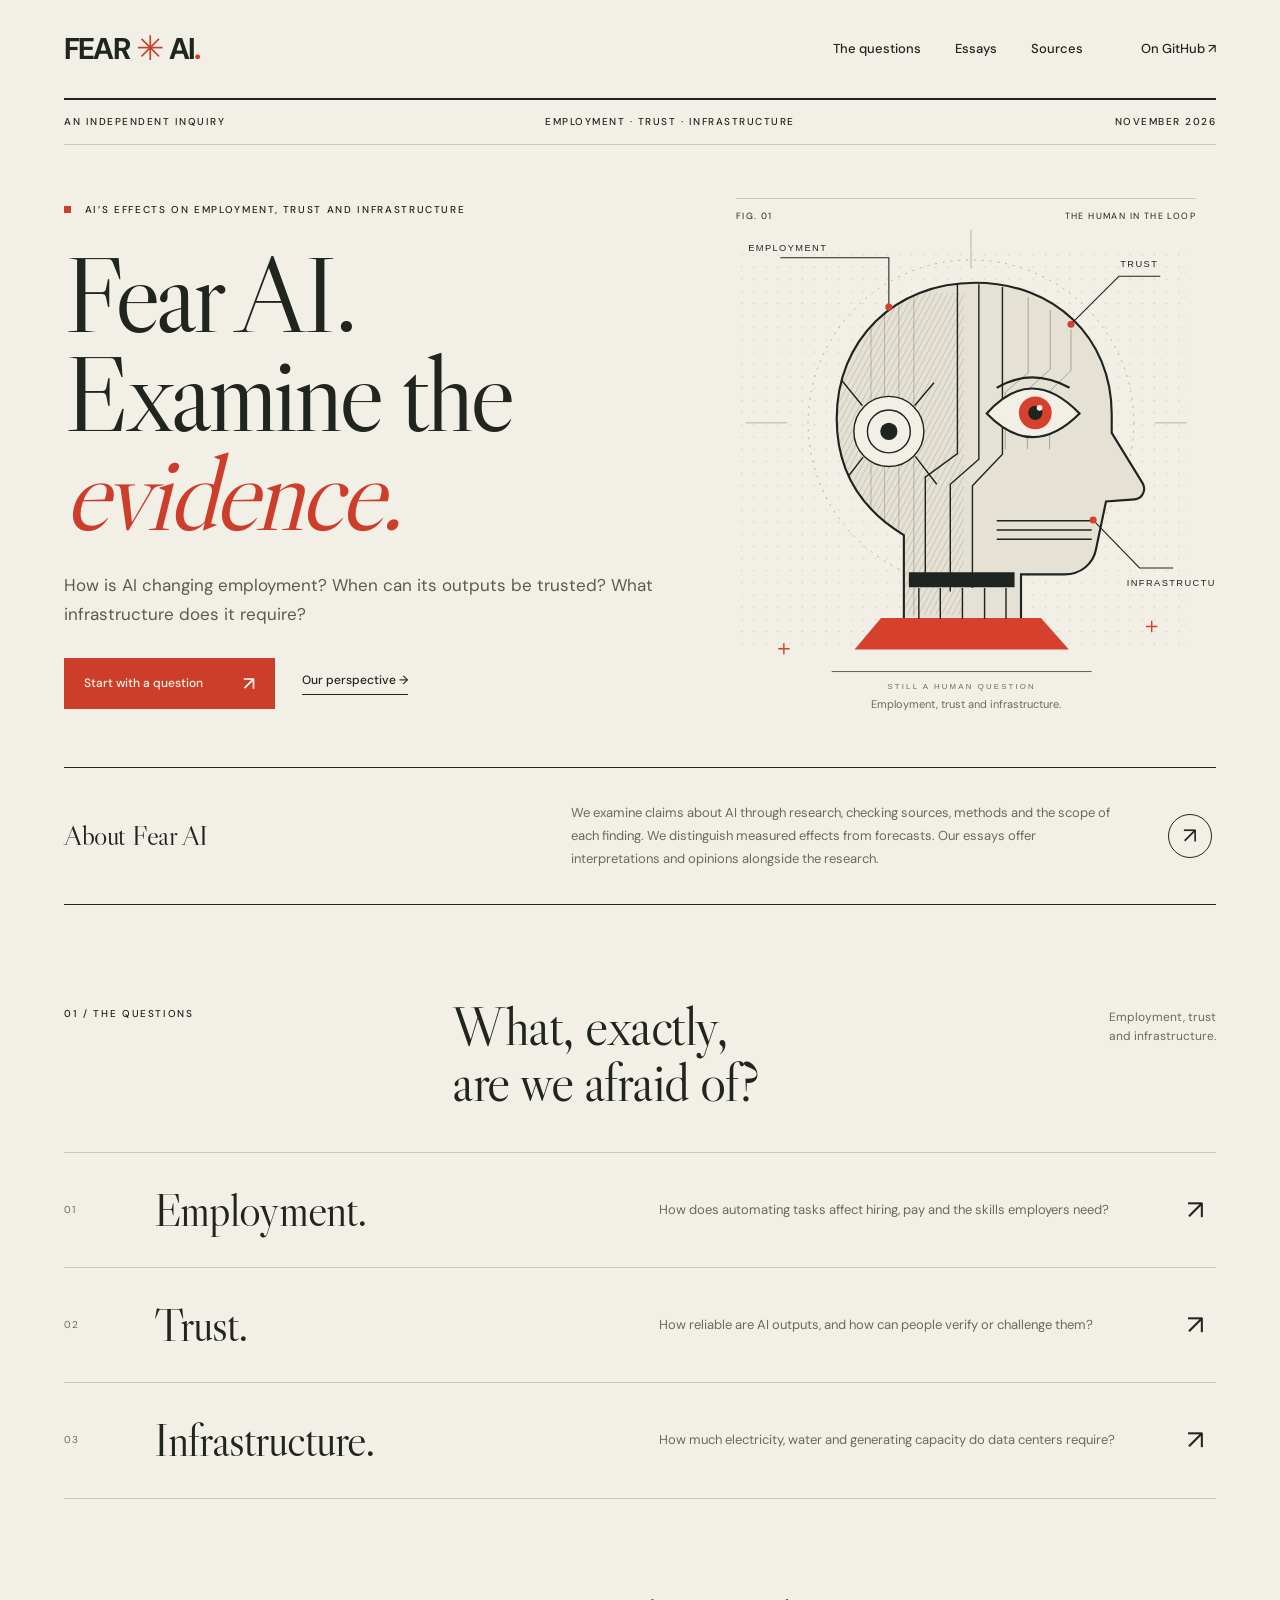
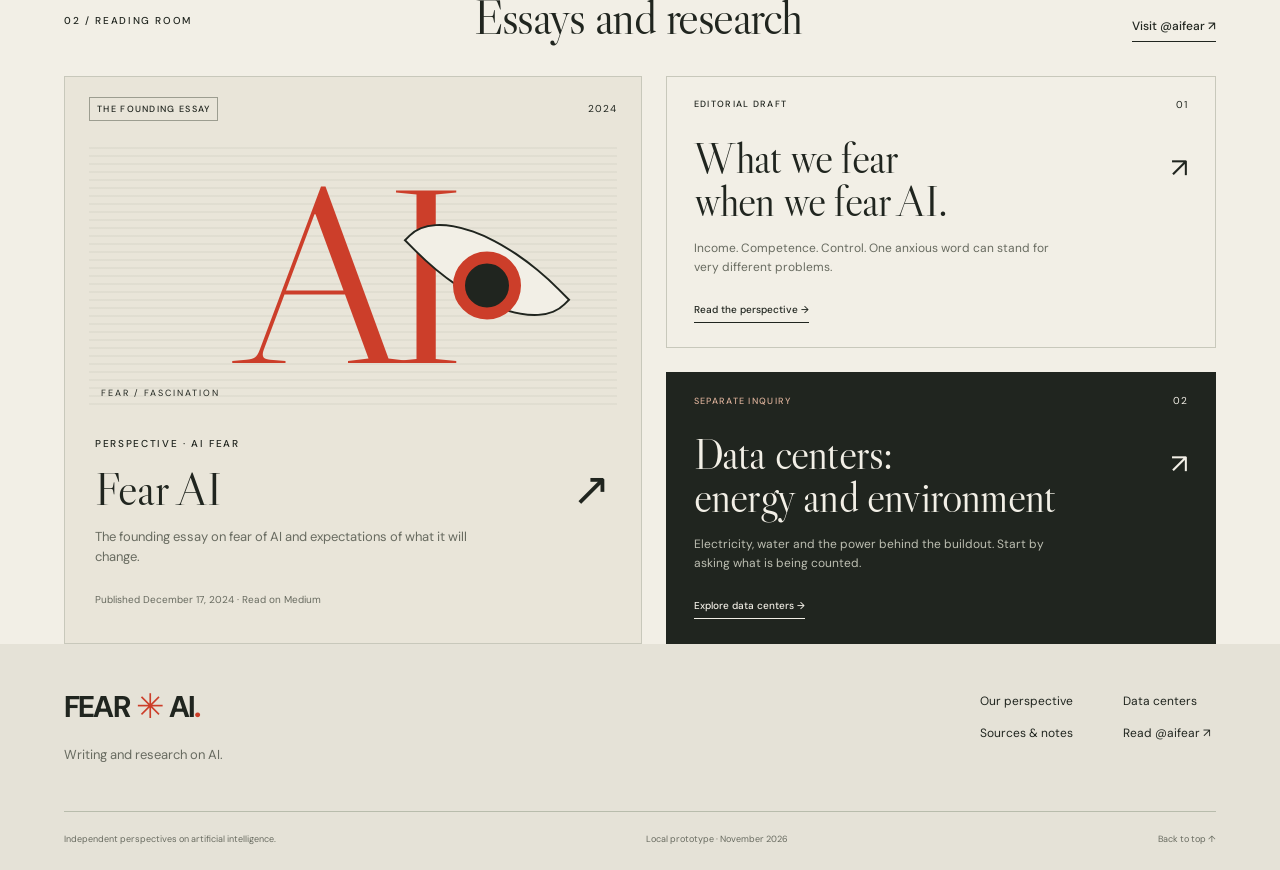
==== index.html @ dd7b865d "Add Fear AI site prototype covering employment, trust and infrastructure" ====
<!doctype html>
<html lang="en"><head><meta charset="utf-8"><meta name="viewport" content="width=device-width,initial-scale=1"><meta name="theme-color" content="#f2efe6"><meta name="description" content="Fear AI explores artificial intelligence, work, trust and agency through essays, visual commentary and open experiments."><title>Examine the evidence — Fear AI</title><link rel="icon" href="/assets/mark.svg" type="image/svg+xml"><link rel="stylesheet" href="/assets/site.css"><script src="/assets/site.js" defer></script></head>
<body><a class="skip" href="#main">Skip to content</a><header class="masthead"><a class="brand" href="/" aria-label="Fear AI home">FEAR<span class="brand-mark" aria-hidden="true">✳</span>AI<span class="brand-dot">.</span></a><button class="menu-button" aria-expanded="false" aria-controls="navigation">Menu <span aria-hidden="true">+</span></button><nav id="navigation" aria-label="Main navigation"><a href="/#questions">The questions</a><a href="/#essays">Essays</a><a href="/sources/">Sources</a><a class="nav-external" href="https://github.com/fear-ai">On GitHub <span aria-hidden="true">↗</span></a></nav></header>
<main id="main"><div id="top" class="edition"><span>AN INDEPENDENT INQUIRY</span><span>EMPLOYMENT · TRUST · INFRASTRUCTURE</span><span>NOVEMBER 2026</span></div>
<section class="hero" aria-labelledby="hero-title"><div class="hero-copy"><p class="eyebrow"><span class="red-square"></span> AI’S EFFECTS ON EMPLOYMENT, TRUST AND INFRASTRUCTURE</p><h1 id="hero-title">Fear AI.<br>Examine the<br><em>evidence.</em></h1><p class="hero-deck">How is AI changing employment? When can its outputs be trusted? What infrastructure does it require?</p><div class="hero-actions"><a class="button" href="#questions">Start with a question <span aria-hidden="true">↗</span></a><a class="text-link" href="/perspective/">Our perspective <span aria-hidden="true">→</span></a></div></div><figure class="hero-art"><div class="art-note"><span>FIG. 01</span><span>THE HUMAN IN THE LOOP</span></div><img src="/assets/field.svg" alt="An editorial drawing of a watchful human eye inside a mechanical head, connected to three subjects: employment, trust and infrastructure." width="700" height="680"><figcaption>Employment, trust and infrastructure.</figcaption></figure></section>
<section class="intro-strip"><p>About Fear AI</p><div>We examine claims about AI through research, checking sources, methods and the scope of each finding. We distinguish measured effects from forecasts. Our essays offer interpretations and opinions alongside the research.</div><a class="circle-link" href="/perspective/" aria-label="Read the Fear AI perspective">↗</a></section>
<section class="section questions" id="questions"><div class="section-heading"><p class="eyebrow">01 / THE QUESTIONS</p><h2>What, exactly,<br>are we afraid of?</h2><p class="section-aside">Employment, trust<br>and infrastructure.</p></div><div class="question-list"><a class="question-row" href="/perspective/#work"><span class="row-number">01</span><h3>Employment.</h3><p>How does automating tasks affect hiring, pay and the skills employers need?</p><span class="row-arrow" aria-hidden="true">↗</span></a><a class="question-row" href="/perspective/#trust"><span class="row-number">02</span><h3>Trust.</h3><p>How reliable are AI outputs, and how can people verify or challenge them?</p><span class="row-arrow" aria-hidden="true">↗</span></a><a class="question-row" href="/datacenters/"><span class="row-number">03</span><h3>Infrastructure.</h3><p>How much electricity, water and generating capacity do data centers require?</p><span class="row-arrow" aria-hidden="true">↗</span></a></div></section>
<section class="section essays" id="essays"><div class="section-heading compact"><p class="eyebrow">02 / READING ROOM</p><h2>Essays and research</h2><a class="text-link" href="https://medium.com/@aifear">Visit @aifear <span aria-hidden="true">↗</span></a></div><div class="essay-grid"><article class="essay feature"><div class="essay-top"><span class="tag">THE FOUNDING ESSAY</span><span>2024</span></div><div class="type-art" aria-hidden="true"><span>AI</span><span class="type-art-eye"></span><small>FEAR / FASCINATION</small></div><div class="essay-bottom"><p class="eyebrow">PERSPECTIVE · AI FEAR</p><h3><a href="https://medium.com/@aifear/fear-ai-cef92fbf2af6">Fear AI <span aria-hidden="true">↗</span></a></h3><p>The founding essay on fear of AI and expectations of what it will change.</p><span class="caption">Published December 17, 2024 · Read on Medium</span></div></article><div class="essay-stack"><article class="essay small-essay"><div class="essay-top"><span class="tag">EDITORIAL DRAFT</span><span>01</span></div><h3><a href="/perspective/">What we fear<br>when we fear AI.<span class="inline-arrow" aria-hidden="true">↗</span></a></h3><p>Income. Competence. Control. One anxious word can stand for very different problems.</p><a class="text-link" href="/perspective/">Read the perspective →</a></article><article class="essay small-essay dark"><div class="essay-top"><span class="tag">SEPARATE INQUIRY</span><span>02</span></div><h3><a href="/datacenters/">Data centers:<br>energy and environment<span class="inline-arrow" aria-hidden="true">↗</span></a></h3><p>Electricity, water and the power behind the buildout. Start by asking what is being counted.</p><a class="text-link" href="/datacenters/">Explore data centers →</a></article></div></div></section>


</main>
<footer class="footer"><div><a class="brand" href="/">FEAR<span class="brand-mark" aria-hidden="true">✳</span>AI<span class="brand-dot">.</span></a><p>Writing and research on AI.</p></div><div class="footer-links"><a href="/perspective/">Our perspective</a><a href="/datacenters/">Data centers</a><a href="/sources/">Sources &amp; notes</a><a href="https://medium.com/@aifear">Read @aifear <span aria-hidden="true">↗</span></a></div><div class="footer-bottom"><span>Independent perspectives on artificial intelligence.</span><span>Local prototype · November 2026</span><a href="#top">Back to top ↑</a></div></footer></body></html>
---- assets/site.css ----
@import url('https://fonts.googleapis.com/css2?family=DM+Sans:wght@400;500;600;700&family=Libre+Caslon+Display&display=swap');
:root{--paper:#f2efe6;--ink:#20251f;--muted:#686b60;--red:#cc3e2a;--line:#c8c8bb;--serif:'Libre Caslon Display',Georgia,'Times New Roman',serif;--sans:'DM Sans',Arial,sans-serif;--pad:clamp(24px,5vw,80px)}
*{box-sizing:border-box}html{scroll-behavior:smooth;scroll-padding-top:30px}body{margin:0;background:var(--paper);color:var(--ink);font-family:var(--sans);font-size:16px;line-height:1.6;-webkit-font-smoothing:antialiased}a{color:inherit;text-decoration:none}button{font:inherit}button,a{-webkit-tap-highlight-color:transparent}button{cursor:pointer}a:focus-visible,button:focus-visible,[tabindex]:focus-visible{outline:3px solid var(--red);outline-offset:5px}::selection{background:var(--red);color:var(--paper)}h1,h2,h3,p,figure{margin:0}h1,h2,h3{font-weight:400}h1,h2,h3,blockquote{font-family:var(--serif)}em{font-weight:400}img{display:block;max-width:100%;height:auto}[hidden]{display:none!important}.skip{position:absolute;top:-100px;left:20px;padding:14px;background:var(--ink);color:var(--paper);z-index:10}.skip:focus{top:10px}.masthead{height:100px;margin:0 var(--pad);display:flex;align-items:center;justify-content:space-between;border-bottom:2px solid var(--ink);gap:40px}.brand{display:inline-flex;align-items:center;font:700 30px/1 var(--sans);letter-spacing:-1.8px;white-space:nowrap}.brand-mark{font-weight:400;color:var(--red);font-size:34px;margin:0 7px;line-height:.7}.brand-dot{color:var(--red)}nav{display:flex;gap:34px;align-items:center;font-size:13px;font-weight:500}nav a{padding:8px 0;position:relative}nav a:after{content:'';position:absolute;left:0;bottom:1px;width:0;height:1px;background:var(--red);transition:width .2s}nav a:hover:after,nav a[aria-current]:after{width:100%}.nav-external{margin-left:24px}.menu-button{display:none}.edition{padding:14px 0;margin:0 var(--pad);display:flex;justify-content:space-between;gap:16px;font-size:10px;font-weight:500;letter-spacing:1.5px;border-bottom:1px solid var(--line)}.hero{display:grid;grid-template-columns:1.15fr 1fr;gap:3vw;align-items:center;padding:53px var(--pad) 54px;max-width:1680px;margin:auto}.eyebrow{font:500 10px/1.6 var(--sans);letter-spacing:1.65px;text-transform:uppercase}.red-square{display:inline-block;width:7px;height:7px;background:var(--red);margin-right:9px}.hero h1{font-size:clamp(76px,8.4vw,134px);line-height:.92;letter-spacing:-4.5px;margin:28px 0 29px}.hero h1 em{color:var(--red)}.hero-deck{font-size:17px;line-height:1.65;color:#575d51}.hero-actions{display:flex;gap:27px;align-items:center;margin-top:30px}.button{display:inline-flex;justify-content:space-between;align-items:center;gap:40px;background:var(--red);color:#fff8ec;padding:16px 20px;font-size:12px;font-weight:500;transition:background .2s,transform .2s}.button:hover{background:#a82e1e;transform:translateY(-2px)}.button span{font-size:19px;line-height:1}.text-link{font-size:12px;font-weight:500;display:inline-block;border-bottom:1px solid currentColor;padding-bottom:4px;line-height:1.6}.text-link:hover{color:var(--red)}.hero-art{position:relative;padding:0 0 0 18px;max-width:640px;justify-self:end;width:100%}.art-note{display:flex;justify-content:space-between;font-size:9px;letter-spacing:1.4px;border-top:1px solid var(--line);padding-top:10px;margin:0 20px}.hero-art img{width:100%;margin-top:-6px}.hero-art figcaption{text-align:center;font-size:11px;line-height:1.5;color:var(--muted);margin-top:-7px}.hero-art figcaption em{color:var(--ink)}.intro-strip{margin:0 var(--pad);padding:33px 0;border-top:1px solid var(--ink);border-bottom:1px solid var(--ink);display:grid;grid-template-columns:1fr 1.2fr 48px;gap:55px;align-items:center}.intro-strip>p{font-family:var(--serif);font-size:28px;line-height:1.12;letter-spacing:-.5px}.intro-strip>div{max-width:590px;font-size:13px;line-height:1.8;color:var(--muted)}.circle-link{width:44px;height:44px;border:1px solid var(--ink);border-radius:50%;display:grid;place-items:center;font-size:22px}.circle-link:hover{background:var(--ink);color:var(--paper)}.section{padding:93px var(--pad) 0;max-width:1680px;margin:auto}.section-heading{display:grid;grid-template-columns:1fr 1.45fr .6fr;gap:30px;align-items:start;margin-bottom:42px}.section-heading h2{font-size:clamp(44px,4.3vw,66px);line-height:1.02;letter-spacing:-1.5px}.section-heading>.eyebrow{padding-top:8px}.section-aside{font-size:12px;color:var(--muted);padding-top:10px;justify-self:end}.question-row{display:grid;grid-template-columns:70px 1fr 1fr 40px;gap:20px;align-items:center;padding:29px 12px 30px 0;border-top:1px solid var(--line);transition:padding .2s,background .2s}.question-row:last-child{border-bottom:1px solid var(--line)}.row-number{font-size:10px;letter-spacing:1px;color:var(--muted)}.question-row h3{font-size:46px;letter-spacing:-1px;line-height:1.2}.question-row p{font-size:13px;color:var(--muted);line-height:1.7}.row-arrow{justify-self:end;font-size:27px;transition:transform .2s}.question-row:hover{padding-left:14px;background:#e9e5d9}.question-row:hover .row-arrow{color:var(--red);transform:translate(3px,-3px)}.section-heading.compact{grid-template-columns:1fr 1.65fr auto;align-items:center;margin-bottom:34px}.compact h2{font-size:49px}.compact>.text-link{align-self:end}.essay-grid{display:grid;grid-template-columns:1.05fr 1fr;gap:24px}.essay{border:1px solid var(--line);background:#e9e5d9}.essay-top{display:flex;justify-content:space-between;align-items:center;font-size:10px;margin:20px 24px;letter-spacing:1px}.tag{font-size:9px;font-weight:500;letter-spacing:1.3px;display:inline-block}.feature .tag{border:1px solid #9c9d90;padding:4px 7px}.type-art{height:270px;display:flex;align-items:center;justify-content:center;position:relative;overflow:hidden;background:repeating-linear-gradient(0deg,transparent,transparent 6px,#d8d6c9 7px,transparent 8px);margin:0 24px}.type-art>span:first-child{font:250px/.9 var(--serif);letter-spacing:-20px;color:var(--red);padding-right:18px}.type-art-eye{position:absolute;width:160px;height:76px;border:2px solid var(--ink);border-radius:90% 0 90% 0;transform:rotate(45deg);background:var(--paper);right:50px;top:91px}.type-art-eye:before{content:'';position:absolute;width:44px;height:44px;background:var(--ink);border:12px solid var(--red);border-radius:50%;left:55px;top:13px}.type-art small{position:absolute;bottom:12px;left:12px;font:9px var(--sans);letter-spacing:2px}.essay-bottom{padding:25px 30px 28px}.essay-bottom h3{font-size:46px;line-height:1.1;margin:12px 0}.essay h3 a{display:block}.essay h3 a:hover{color:var(--red)}.essay-bottom h3 a{display:flex;justify-content:space-between;gap:15px}.essay-bottom>p:not(.eyebrow){font-size:13px;color:var(--muted);max-width:410px}.caption{font-size:10px;color:var(--muted);line-height:1.7}.essay-bottom>.caption{display:block;margin-top:23px}.essay-stack{display:grid;gap:24px}.small-essay{padding:0 27px 24px;position:relative;background:transparent}.small-essay .essay-top{margin:20px 0 23px}.small-essay h3{font-size:43px;line-height:1;letter-spacing:-.8px;margin-bottom:17px}.inline-arrow{font-family:var(--sans);font-size:27px;position:absolute;right:28px;top:77px}.small-essay>p{font-size:12px;color:var(--muted);max-width:360px;margin-bottom:18px}.small-essay .text-link{font-size:10px}.dark{background:var(--ink);color:var(--paper);border-color:var(--ink)}.dark>p{color:#bdbfb2}.dark .tag{color:#d9af98}.manifesto{margin:90px var(--pad) 0;padding:62px 20px;text-align:center;border-top:1px solid var(--ink);border-bottom:1px solid var(--ink)}.asterisk{font-size:45px;line-height:1;color:var(--red);display:block;margin-bottom:22px}.manifesto>p{font:clamp(32px,3.7vw,57px)/1.13 var(--serif);letter-spacing:-.9px}.manifesto p em{color:var(--red)}.manifesto .text-link{margin-top:25px}.project-list{border-top:1px solid var(--line)}.project{display:grid;grid-template-columns:90px 1fr 30px;gap:25px;align-items:center;padding:30px 0;border-bottom:1px solid var(--line)}.project-symbol{width:68px;height:68px;border:1px solid #aaaF9f;display:grid;place-items:center;font:28px/1 Georgia,serif}.project h3{font:500 27px var(--sans);letter-spacing:-1px;margin:2px 0 6px}.project p{font-size:12px;color:var(--muted)}.project:hover h3,.project:hover .row-arrow{color:var(--red)}.closing{padding:110px var(--pad) 95px;text-align:center}.closing h2{font-size:clamp(45px,6vw,84px);line-height:1.05;letter-spacing:-2px;margin:25px 0 32px}.closing h2 em{color:var(--red)}.footer{padding:48px var(--pad) 24px;background:#e5e2d7;display:grid;grid-template-columns:1fr 1fr;gap:45px}.footer>div>p{font-size:13px;color:var(--muted);margin-top:20px}.footer-links{justify-self:end;display:grid;grid-template-columns:1fr 1fr;gap:13px 50px;font-size:12px;align-content:start}.footer-links a:hover{color:var(--red)}.footer-bottom{grid-column:1/-1;display:flex;justify-content:space-between;border-top:1px solid #b8bcac;padding-top:20px;font-size:9px;color:var(--muted);gap:20px}.page-top{margin:0 var(--pad);padding-top:25px;color:var(--muted);font-size:11px}.page-top a{border-bottom:1px solid var(--line)}.article-header{padding:65px var(--pad) 55px;border-bottom:1px solid var(--line);max-width:1680px;margin:auto}.article-header h1{font-size:clamp(65px,8vw,112px);line-height:.97;letter-spacing:-3px;margin:24px 0 30px}.article-header h1 em{color:var(--red)}.article-deck{font-size:19px;line-height:1.55;color:var(--muted)}.article-meta{display:flex;gap:30px;margin-top:34px;font-size:10px;letter-spacing:.5px;color:var(--muted)}.article-layout{display:grid;grid-template-columns:220px minmax(0,700px);gap:7vw;padding:65px var(--pad) 90px;max-width:1440px;margin:auto}.article-toc{position:sticky;top:40px;align-self:start;display:flex;flex-direction:column;gap:14px;font-size:11px}.article-toc>.eyebrow{margin-bottom:10px}.article-toc a:hover{color:var(--red)}.prose{font-family:Georgia,serif;font-size:18px;line-height:1.9}.prose>p{margin-bottom:24px}.prose .lede{font-size:25px;line-height:1.55}.prose h2{font-size:39px;line-height:1.12;letter-spacing:-.8px;margin:50px 0 24px}.prose a{border-bottom:1px solid var(--red)}.prose a:hover{color:var(--red)}blockquote{font-size:43px;line-height:1.12;letter-spacing:-1px;border-left:3px solid var(--red);margin:35px 0;padding:8px 0 8px 25px}.article-note{border-top:1px solid var(--line);margin-top:45px;padding-top:22px;font-family:var(--sans);font-size:12px;line-height:1.9;color:var(--muted)}.article-note .eyebrow{margin-bottom:10px}.next-read{padding:55px var(--pad);background:#e6e3d7}.next-read h2{font-size:49px;line-height:1.1;margin-top:15px}.next-read a:hover{color:var(--red)}.scope-section{display:grid;grid-template-columns:1fr 1fr;gap:8vw;padding:75px var(--pad);max-width:1550px;margin:auto;align-items:start}.scope-section h2{font-size:65px;line-height:1;margin:23px 0}.scope-section>div>p:not(.eyebrow){font-size:14px;line-height:1.9;color:var(--muted);margin-bottom:17px}.inline-source{display:block;font-size:11px;text-decoration:underline;margin-top:15px}.scope-card{border:1px solid var(--ink);padding:24px;background:#e9e5d9}.scope-tabs{display:flex;border-bottom:1px solid #b6b7aa;gap:18px}.scope-tabs button{background:none;border:0;color:var(--muted);padding:0 0 12px;font-size:11px;border-bottom:2px solid transparent}.scope-tabs button[aria-selected=true]{color:var(--ink);border-bottom-color:var(--red)}.scope-value{display:flex;align-items:baseline;gap:13px;margin:25px 0 2px}.scope-value span:first-child{font:100px/1 var(--serif);letter-spacing:-3px}.scope-value span:last-child{font-size:15px}.scope-card #scope-description{font-size:12px;min-height:42px;max-width:345px;margin:10px 0}.scope-chart{margin:30px 0 20px}.bar-label{display:flex;justify-content:space-between;font-size:10px;margin:18px 0 7px;gap:20px}.bar-label strong{font-weight:500;white-space:nowrap}.bar-track{height:19px;background:#d6d3c7}.bar{display:block;height:100%;background:repeating-linear-gradient(125deg,#343c30,#343c30 3px,#525b4c 3px,#525b4c 5px)}.total-bar{width:100%}.ai-bar{width:48.95%;background:repeating-linear-gradient(125deg,#cc3e2a,#cc3e2a 3px,#e66d4e 3px,#e66d4e 5px);opacity:.6}.ai-selected .total-bar{opacity:.45}.ai-selected .ai-bar{opacity:1}.accounting{padding-top:35px}.accounting-grid{display:grid;grid-template-columns:repeat(3,1fr);gap:45px}.accounting-grid article{border-top:1px solid var(--ink);padding-top:18px}.accounting-grid h3{font-size:35px;line-height:1.1;margin:25px 0 18px}.accounting-grid p{font-size:13px;color:var(--muted);line-height:1.8}.reading-note{margin:90px var(--pad) 0;padding:50px 0;display:grid;grid-template-columns:1fr 1.3fr;gap:20px 70px;border-top:1px solid var(--ink);border-bottom:1px solid var(--ink)}.reading-note>.eyebrow{grid-column:1/-1}.reading-note h2{font-size:58px;line-height:1.05}.reading-note>p:not(.eyebrow){font-size:14px;color:var(--muted);max-width:520px;align-self:center}.reading-note>.text-link{grid-column:2;justify-self:start}.source-notes{padding:65px var(--pad) 85px;max-width:1150px}.source-notes h2{font-size:37px;margin-bottom:20px}.source-notes ol{padding-left:20px;font-size:12px;line-height:1.9;color:var(--muted)}.source-notes li{padding-left:8px;margin-bottom:15px}.source-notes a{color:var(--ink);text-decoration:underline;text-underline-offset:3px}.source-notes>.caption{padding-top:14px;max-width:800px}.source-room{padding:35px var(--pad) 65px;max-width:1550px;margin:auto}.filter-row{display:flex;gap:10px;align-items:center;flex-wrap:wrap;margin-bottom:30px}.filter-button{padding:9px 16px;border:1px solid var(--line);border-radius:0;background:none;font-size:11px}.filter-button.active,.filter-button:hover{background:var(--ink);border-color:var(--ink);color:var(--paper)}#source-count{margin-left:auto;font-size:10px;color:var(--muted)}.source-entry{display:grid;grid-template-columns:220px 1fr;gap:40px;border-top:1px solid var(--line);padding:30px 0}.source-entry:last-child{border-bottom:1px solid var(--line)}.source-meta{display:flex;flex-direction:column;gap:17px;font-size:11px;color:var(--muted);padding-top:4px}.source-entry h2{font-size:38px;line-height:1.1;letter-spacing:-.5px;margin:11px 0 14px}.source-entry h2 a:hover{color:var(--red)}.source-entry h2 span{font-family:var(--sans);font-size:22px;margin-left:12px}.source-entry>div>p:not(.eyebrow){font-size:13px;color:var(--muted);max-width:720px;line-height:1.8}.source-principles{background:#e6e3d7;padding:60px var(--pad) 70px;display:grid;grid-template-columns:1fr 1.4fr;gap:25px 75px}.source-principles>.eyebrow{grid-column:1/-1}.source-principles h2{font-size:65px;line-height:1.05}.source-principles>div>p{font-size:13px;color:var(--muted);margin-bottom:20px;max-width:650px}
@media(min-width:1600px){.masthead,.edition,.intro-strip,.manifesto{max-width:1520px;margin-left:auto;margin-right:auto}.hero h1{font-size:138px}.hero{gap:50px}.hero-art{max-width:620px}}
@media(max-width:1100px){nav{gap:23px}.nav-external{margin-left:0}.hero h1{font-size:91px;letter-spacing:-3.4px}.hero{padding-top:45px;padding-bottom:45px;gap:12px}.hero-art{padding-left:0}.hero-deck{font-size:15px}.hero-actions{gap:18px}.button{gap:25px;padding:14px 17px}.intro-strip{gap:30px}.section-heading{grid-template-columns:.8fr 1.4fr .6fr}.section-heading.compact{grid-template-columns:.7fr 1.3fr}.compact>.text-link{grid-column:2;justify-self:start}.essay-grid{gap:18px}.essay-stack{gap:18px}.small-essay{padding-left:23px;padding-right:23px}.small-essay h3{font-size:38px}.inline-arrow{right:20px;font-size:23px}.type-art-eye{right:20px}.scope-section{gap:40px}.scope-section h2{font-size:57px}.article-layout{grid-template-columns:170px minmax(0,1fr);gap:40px}.source-entry{grid-template-columns:170px 1fr}.accounting-grid{gap:27px}}
@media(max-width:760px){.masthead{height:78px;position:relative;gap:15px}.brand{font-size:26px}.brand-mark{font-size:29px}.menu-button{display:flex;align-items:center;gap:20px;border:0;background:none;font-size:12px;padding:10px 0}.menu-button span{font-size:22px}.menu-button[aria-expanded=true] span{transform:rotate(45deg)}nav{display:none;position:absolute;top:76px;left:calc(-1*var(--pad));right:calc(-1*var(--pad));background:var(--paper);z-index:5;padding:20px var(--pad) 26px;border-bottom:2px solid var(--ink);align-items:start;gap:12px;box-shadow:0 12px 20px #20251f0a}nav.open{display:flex;flex-direction:column}.edition{padding:12px 0;font-size:8px;letter-spacing:1px}.edition span:nth-child(2){display:none}.hero{grid-template-columns:1fr;padding-top:39px;gap:36px}.hero .eyebrow{font-size:8px;letter-spacing:1.3px}.hero h1{font-size:clamp(76px,15vw,112px);letter-spacing:-3px;margin:23px 0}.hero-deck{font-size:15px}.hero-actions{margin-top:26px}.hero-art{max-width:460px;justify-self:center}.hero-art img{margin-top:0}.hero-art figcaption{margin-top:-4px}.intro-strip{grid-template-columns:1fr 45px;gap:20px;padding:27px 0}.intro-strip>p{font-size:30px;grid-column:1}.intro-strip>div{grid-column:1;font-size:12px}.circle-link{grid-column:2;grid-row:1/3;align-self:center}.section{padding-top:63px}.section-heading{grid-template-columns:1fr auto;gap:20px;margin-bottom:30px}.section-heading>.eyebrow{grid-column:1/-1;padding:0}.section-heading h2{font-size:48px;letter-spacing:-1px}.section-aside{font-size:10px;padding-top:7px}.question-row{grid-template-columns:25px 1fr 25px;gap:13px;padding:24px 0}.question-row h3{font-size:38px}.question-row p{grid-column:2;grid-row:2;font-size:12px}.question-row .row-arrow{grid-column:3;grid-row:1/3;font-size:25px}.question-row .row-number{align-self:start;margin-top:12px}.section-heading.compact{grid-template-columns:1fr;gap:15px}.compact h2{font-size:45px}.compact>.text-link{grid-column:1;justify-self:start}.essay-grid{grid-template-columns:1fr;gap:20px}.essay-stack{gap:20px}.type-art{height:250px}.type-art-eye{right:20%;top:80px}.small-essay{padding-bottom:26px}.small-essay h3{font-size:43px}.small-essay>p{max-width:85%}.inline-arrow{right:24px;top:70px}.manifesto{margin-top:60px;padding:45px 0}.manifesto>p{font-size:35px}.project{grid-template-columns:55px 1fr 20px;gap:18px;padding:25px 0}.project-symbol{width:50px;height:50px;font-size:22px}.project h3{font-size:24px}.project p{font-size:11px}.project .tag{font-size:8px;letter-spacing:.7px}.closing{padding-top:75px;padding-bottom:70px}.closing h2{font-size:53px;letter-spacing:-1.6px}.footer{padding-top:35px;gap:35px;grid-template-columns:1fr}.footer-links{justify-self:start;gap:12px 40px}.footer-bottom{flex-direction:column;gap:9px;padding-top:17px}.page-top{padding-top:20px}.article-header{padding-top:44px;padding-bottom:35px}.article-header h1{font-size:65px;letter-spacing:-2px}.article-deck{font-size:16px}.article-meta{gap:14px;flex-wrap:wrap;font-size:9px;margin-top:25px}.article-layout{grid-template-columns:1fr;padding-top:30px;gap:35px}.article-toc{position:static;display:grid;grid-template-columns:1fr 1fr;gap:10px;border-bottom:1px solid var(--line);padding-bottom:25px}.article-toc>.eyebrow{grid-column:1/-1;margin:0}.prose{font-size:17px;line-height:1.85}.prose .lede{font-size:23px}.prose h2{font-size:35px;margin-top:40px}blockquote{font-size:35px;padding-left:19px}.next-read h2{font-size:41px}.scope-section{grid-template-columns:1fr;gap:30px;padding-top:45px;padding-bottom:20px}.scope-section h2{font-size:55px}.scope-card{padding:21px}.scope-value span:first-child{font-size:95px}.scope-tabs{gap:20px}.scope-tabs button{font-size:10px}.accounting{padding-top:55px}.accounting-grid{grid-template-columns:1fr;gap:30px}.accounting-grid h3{margin:15px 0;font-size:36px}.reading-note{grid-template-columns:1fr;margin-top:55px;gap:20px;padding:35px 0}.reading-note h2{font-size:51px}.reading-note>.text-link{grid-column:1}.source-notes{padding-top:40px;padding-bottom:50px}.source-entry{grid-template-columns:1fr;gap:15px;padding:25px 0}.source-meta{flex-direction:row;justify-content:space-between;gap:10px}.source-entry h2{font-size:34px}.source-room{padding-top:24px;padding-bottom:45px}.filter-row{gap:7px}.filter-button{padding:8px 11px;font-size:10px}#source-count{width:100%;margin:7px 0 0}.source-principles{grid-template-columns:1fr;gap:24px}.source-principles h2{font-size:55px}}
@media(prefers-reduced-motion:reduce){html{scroll-behavior:auto}*,*:before,*:after{transition:none!important}}
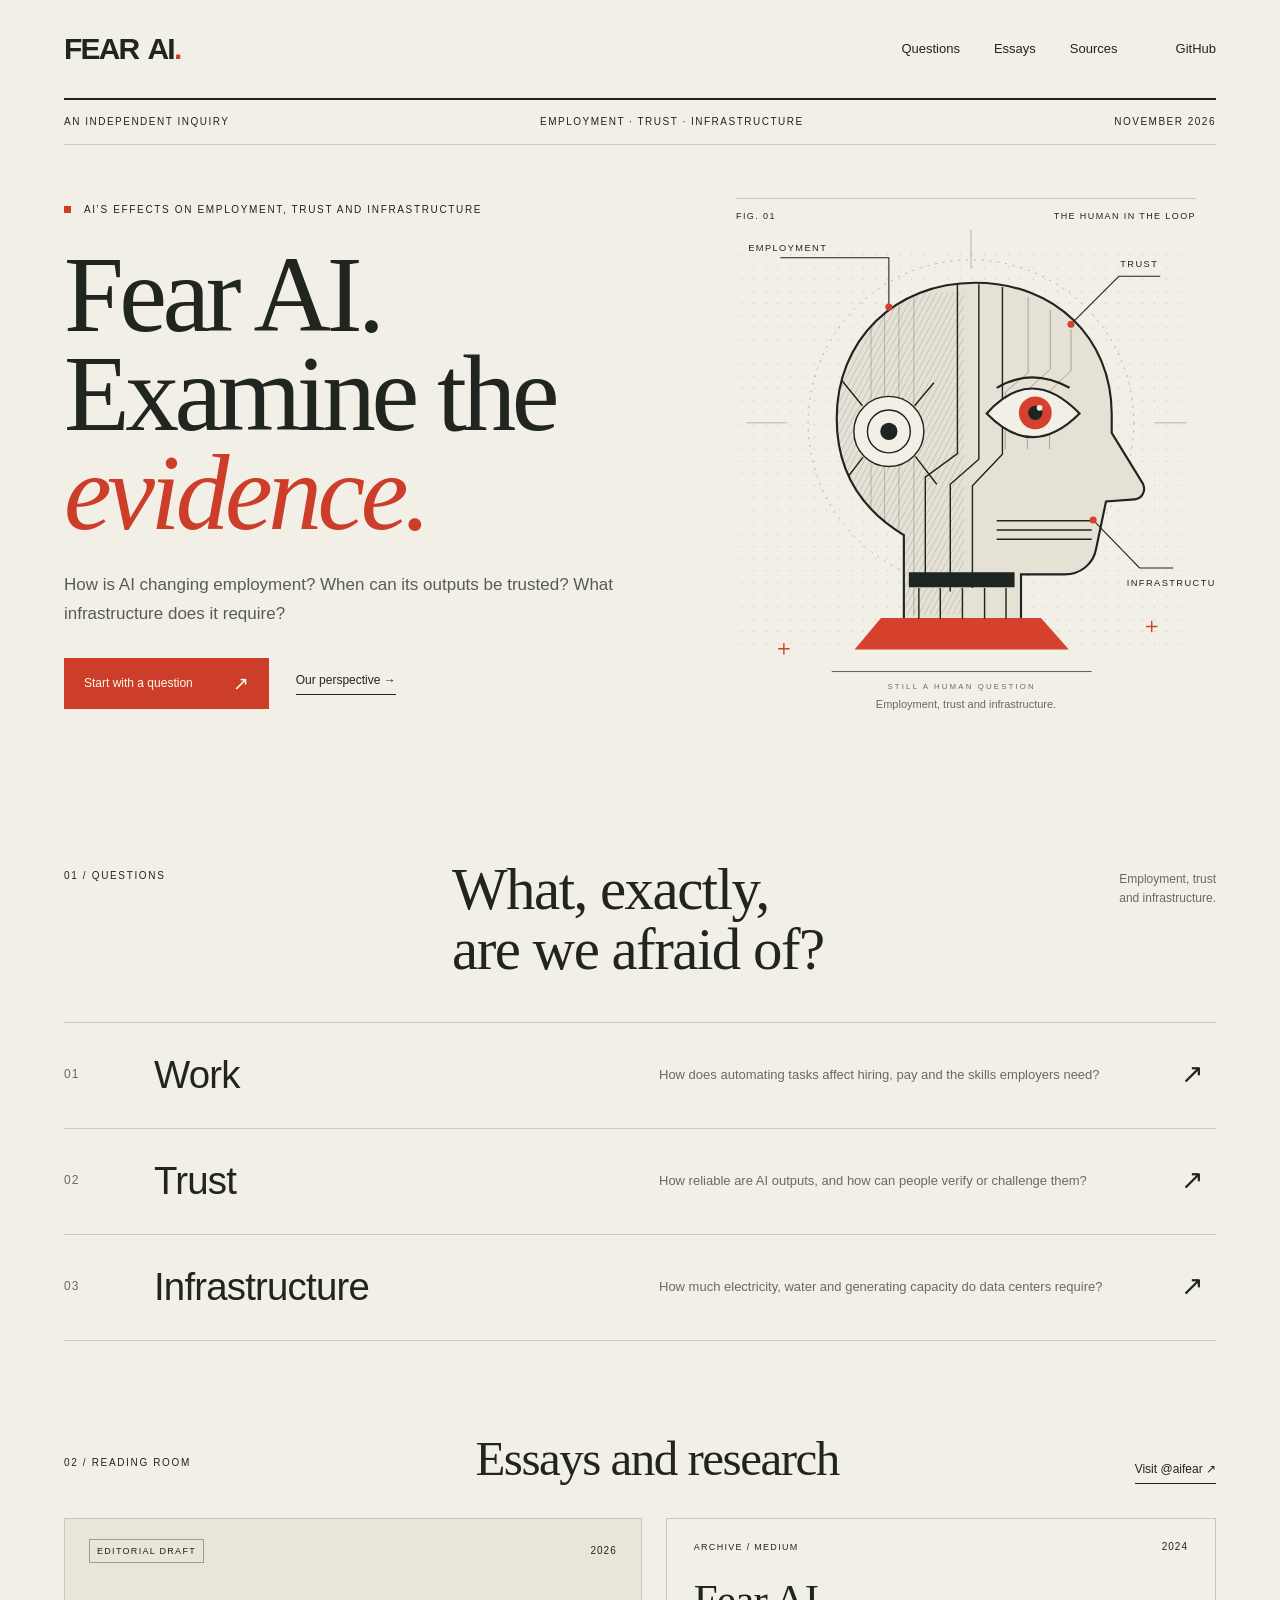
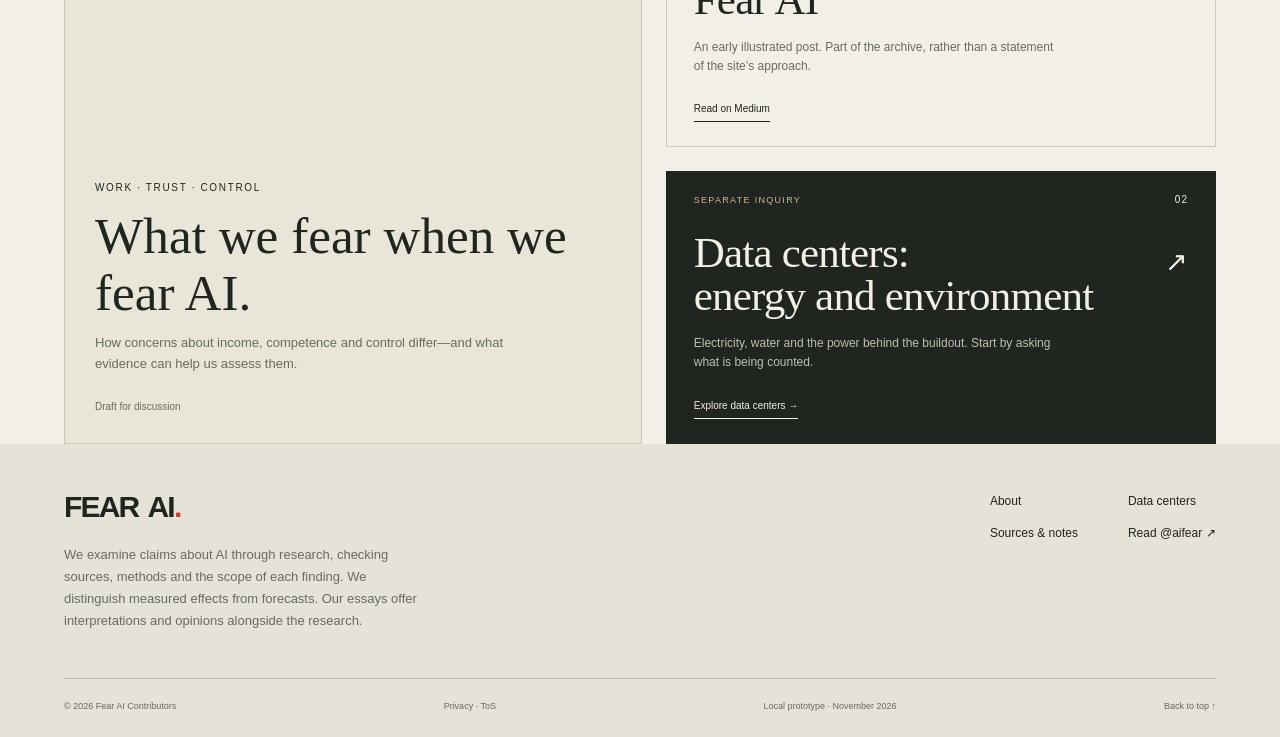
==== commit 02be5ebd: "More better, squash as appropriate" ====
--- a/index.html
+++ b/index.html
@@ -1,12 +1,12 @@
 <!doctype html>
 <html lang="en"><head><meta charset="utf-8"><meta name="viewport" content="width=device-width,initial-scale=1"><meta name="theme-color" content="#f2efe6"><meta name="description" content="Fear AI explores artificial intelligence, work, trust and agency through essays, visual commentary and open experiments."><title>Examine the evidence — Fear AI</title><link rel="icon" href="/assets/mark.svg" type="image/svg+xml"><link rel="stylesheet" href="/assets/site.css"><script src="/assets/site.js" defer></script></head>
-<body><a class="skip" href="#main">Skip to content</a><header class="masthead"><a class="brand" href="/" aria-label="Fear AI home">FEAR<span class="brand-mark" aria-hidden="true">✳</span>AI<span class="brand-dot">.</span></a><button class="menu-button" aria-expanded="false" aria-controls="navigation">Menu <span aria-hidden="true">+</span></button><nav id="navigation" aria-label="Main navigation"><a href="/#questions">The questions</a><a href="/#essays">Essays</a><a href="/sources/">Sources</a><a class="nav-external" href="https://github.com/fear-ai">On GitHub <span aria-hidden="true">↗</span></a></nav></header>
+<body><a class="skip" href="#main">Skip to content</a><header class="masthead"><a class="brand" href="/" aria-label="Fear AI home">FEAR<span class="brand-gap"> </span>AI<span class="brand-dot">.</span></a><button class="menu-button" aria-expanded="false" aria-controls="navigation">Menu <span aria-hidden="true">+</span></button><nav id="navigation" aria-label="Main navigation"><a href="/#questions">Questions</a><a href="/#essays">Essays</a><a href="/sources/">Sources</a><a class="nav-external" href="https://github.com/fear-ai">GitHub</a></nav></header>
 <main id="main"><div id="top" class="edition"><span>AN INDEPENDENT INQUIRY</span><span>EMPLOYMENT · TRUST · INFRASTRUCTURE</span><span>NOVEMBER 2026</span></div>
 <section class="hero" aria-labelledby="hero-title"><div class="hero-copy"><p class="eyebrow"><span class="red-square"></span> AI’S EFFECTS ON EMPLOYMENT, TRUST AND INFRASTRUCTURE</p><h1 id="hero-title">Fear AI.<br>Examine the<br><em>evidence.</em></h1><p class="hero-deck">How is AI changing employment? When can its outputs be trusted? What infrastructure does it require?</p><div class="hero-actions"><a class="button" href="#questions">Start with a question <span aria-hidden="true">↗</span></a><a class="text-link" href="/perspective/">Our perspective <span aria-hidden="true">→</span></a></div></div><figure class="hero-art"><div class="art-note"><span>FIG. 01</span><span>THE HUMAN IN THE LOOP</span></div><img src="/assets/field.svg" alt="An editorial drawing of a watchful human eye inside a mechanical head, connected to three subjects: employment, trust and infrastructure." width="700" height="680"><figcaption>Employment, trust and infrastructure.</figcaption></figure></section>
-<section class="intro-strip"><p>About Fear AI</p><div>We examine claims about AI through research, checking sources, methods and the scope of each finding. We distinguish measured effects from forecasts. Our essays offer interpretations and opinions alongside the research.</div><a class="circle-link" href="/perspective/" aria-label="Read the Fear AI perspective">↗</a></section>
-<section class="section questions" id="questions"><div class="section-heading"><p class="eyebrow">01 / THE QUESTIONS</p><h2>What, exactly,<br>are we afraid of?</h2><p class="section-aside">Employment, trust<br>and infrastructure.</p></div><div class="question-list"><a class="question-row" href="/perspective/#work"><span class="row-number">01</span><h3>Employment.</h3><p>How does automating tasks affect hiring, pay and the skills employers need?</p><span class="row-arrow" aria-hidden="true">↗</span></a><a class="question-row" href="/perspective/#trust"><span class="row-number">02</span><h3>Trust.</h3><p>How reliable are AI outputs, and how can people verify or challenge them?</p><span class="row-arrow" aria-hidden="true">↗</span></a><a class="question-row" href="/datacenters/"><span class="row-number">03</span><h3>Infrastructure.</h3><p>How much electricity, water and generating capacity do data centers require?</p><span class="row-arrow" aria-hidden="true">↗</span></a></div></section>
-<section class="section essays" id="essays"><div class="section-heading compact"><p class="eyebrow">02 / READING ROOM</p><h2>Essays and research</h2><a class="text-link" href="https://medium.com/@aifear">Visit @aifear <span aria-hidden="true">↗</span></a></div><div class="essay-grid"><article class="essay feature"><div class="essay-top"><span class="tag">THE FOUNDING ESSAY</span><span>2024</span></div><div class="type-art" aria-hidden="true"><span>AI</span><span class="type-art-eye"></span><small>FEAR / FASCINATION</small></div><div class="essay-bottom"><p class="eyebrow">PERSPECTIVE · AI FEAR</p><h3><a href="https://medium.com/@aifear/fear-ai-cef92fbf2af6">Fear AI <span aria-hidden="true">↗</span></a></h3><p>The founding essay on fear of AI and expectations of what it will change.</p><span class="caption">Published December 17, 2024 · Read on Medium</span></div></article><div class="essay-stack"><article class="essay small-essay"><div class="essay-top"><span class="tag">EDITORIAL DRAFT</span><span>01</span></div><h3><a href="/perspective/">What we fear<br>when we fear AI.<span class="inline-arrow" aria-hidden="true">↗</span></a></h3><p>Income. Competence. Control. One anxious word can stand for very different problems.</p><a class="text-link" href="/perspective/">Read the perspective →</a></article><article class="essay small-essay dark"><div class="essay-top"><span class="tag">SEPARATE INQUIRY</span><span>02</span></div><h3><a href="/datacenters/">Data centers:<br>energy and environment<span class="inline-arrow" aria-hidden="true">↗</span></a></h3><p>Electricity, water and the power behind the buildout. Start by asking what is being counted.</p><a class="text-link" href="/datacenters/">Explore data centers →</a></article></div></div></section>
+
+<section class="section questions" id="questions"><div class="section-heading"><p class="eyebrow">01 / QUESTIONS</p><h2>What, exactly,<br>are we afraid of?</h2><p class="section-aside">Employment, trust<br>and infrastructure.</p></div><div class="question-list"><a class="question-row" href="/perspective/#work"><span class="row-number">01</span><h3>Work</h3><p>How does automating tasks affect hiring, pay and the skills employers need?</p><span class="row-arrow" aria-hidden="true">↗</span></a><a class="question-row" href="/perspective/#trust"><span class="row-number">02</span><h3>Trust</h3><p>How reliable are AI outputs, and how can people verify or challenge them?</p><span class="row-arrow" aria-hidden="true">↗</span></a><a class="question-row" href="/datacenters/"><span class="row-number">03</span><h3>Infrastructure</h3><p>How much electricity, water and generating capacity do data centers require?</p><span class="row-arrow" aria-hidden="true">↗</span></a></div></section>
+<section class="section essays" id="essays"><div class="section-heading compact"><p class="eyebrow">02 / READING ROOM</p><h2>Essays and research</h2><a class="text-link" href="https://medium.com/@aifear">Visit @aifear <span aria-hidden="true">↗</span></a></div><div class="essay-grid"><article class="essay feature"><div class="essay-top"><span class="tag">EDITORIAL DRAFT</span><span>2026</span></div><div class="essay-bottom"><p class="eyebrow">WORK · TRUST · CONTROL</p><h3><a href="/perspective/">What we fear when we fear AI.</a></h3><p>How concerns about income, competence and control differ—and what evidence can help us assess them.</p><span class="caption">Draft for discussion</span></div></article><div class="essay-stack"><article class="essay small-essay"><div class="essay-top"><span class="tag">ARCHIVE / MEDIUM</span><span>2024</span></div><h3><a href="https://medium.com/@aifear/fear-ai-cef92fbf2af6">Fear AI</a></h3><p>An early illustrated post. Part of the archive, rather than a statement of the site’s approach.</p><a class="text-link" href="https://medium.com/@aifear/fear-ai-cef92fbf2af6">Read on Medium</a></article><article class="essay small-essay dark"><div class="essay-top"><span class="tag">SEPARATE INQUIRY</span><span>02</span></div><h3><a href="/datacenters/">Data centers:<br>energy and environment<span class="inline-arrow" aria-hidden="true">↗</span></a></h3><p>Electricity, water and the power behind the buildout. Start by asking what is being counted.</p><a class="text-link" href="/datacenters/">Explore data centers →</a></article></div></div></section>
 
 
 </main>
-<footer class="footer"><div><a class="brand" href="/">FEAR<span class="brand-mark" aria-hidden="true">✳</span>AI<span class="brand-dot">.</span></a><p>Writing and research on AI.</p></div><div class="footer-links"><a href="/perspective/">Our perspective</a><a href="/datacenters/">Data centers</a><a href="/sources/">Sources &amp; notes</a><a href="https://medium.com/@aifear">Read @aifear <span aria-hidden="true">↗</span></a></div><div class="footer-bottom"><span>Independent perspectives on artificial intelligence.</span><span>Local prototype · November 2026</span><a href="#top">Back to top ↑</a></div></footer></body></html>+<footer class="footer"><div><a class="brand" href="/">FEAR<span class="brand-gap"> </span>AI<span class="brand-dot">.</span></a><p class="footer-about">We examine claims about AI through research, checking sources, methods and the scope of each finding. We distinguish measured effects from forecasts. Our essays offer interpretations and opinions alongside the research.</p></div><div class="footer-links"><a href="/perspective/">About</a><a href="/datacenters/">Data centers</a><a href="/sources/">Sources &amp; notes</a><a href="https://medium.com/@aifear">Read @aifear <span aria-hidden="true">↗</span></a></div><div class="footer-bottom"><span>© 2026 Fear AI Contributors</span><span class="legal-links"><a href="/privacy/">Privacy</a> · <a href="/terms/">ToS</a></span><span>Local prototype · November 2026</span><a href="#top">Back to top ↑</a></div></footer></body></html>
--- a/assets/site.css
+++ b/assets/site.css
@@ -1,7 +1,9 @@
-@import url('https://fonts.googleapis.com/css2?family=DM+Sans:wght@400;500;600;700&family=Libre+Caslon+Display&display=swap');
 :root{--paper:#f2efe6;--ink:#20251f;--muted:#686b60;--red:#cc3e2a;--line:#c8c8bb;--serif:'Libre Caslon Display',Georgia,'Times New Roman',serif;--sans:'DM Sans',Arial,sans-serif;--pad:clamp(24px,5vw,80px)}
 *{box-sizing:border-box}html{scroll-behavior:smooth;scroll-padding-top:30px}body{margin:0;background:var(--paper);color:var(--ink);font-family:var(--sans);font-size:16px;line-height:1.6;-webkit-font-smoothing:antialiased}a{color:inherit;text-decoration:none}button{font:inherit}button,a{-webkit-tap-highlight-color:transparent}button{cursor:pointer}a:focus-visible,button:focus-visible,[tabindex]:focus-visible{outline:3px solid var(--red);outline-offset:5px}::selection{background:var(--red);color:var(--paper)}h1,h2,h3,p,figure{margin:0}h1,h2,h3{font-weight:400}h1,h2,h3,blockquote{font-family:var(--serif)}em{font-weight:400}img{display:block;max-width:100%;height:auto}[hidden]{display:none!important}.skip{position:absolute;top:-100px;left:20px;padding:14px;background:var(--ink);color:var(--paper);z-index:10}.skip:focus{top:10px}.masthead{height:100px;margin:0 var(--pad);display:flex;align-items:center;justify-content:space-between;border-bottom:2px solid var(--ink);gap:40px}.brand{display:inline-flex;align-items:center;font:700 30px/1 var(--sans);letter-spacing:-1.8px;white-space:nowrap}.brand-mark{font-weight:400;color:var(--red);font-size:34px;margin:0 7px;line-height:.7}.brand-dot{color:var(--red)}nav{display:flex;gap:34px;align-items:center;font-size:13px;font-weight:500}nav a{padding:8px 0;position:relative}nav a:after{content:'';position:absolute;left:0;bottom:1px;width:0;height:1px;background:var(--red);transition:width .2s}nav a:hover:after,nav a[aria-current]:after{width:100%}.nav-external{margin-left:24px}.menu-button{display:none}.edition{padding:14px 0;margin:0 var(--pad);display:flex;justify-content:space-between;gap:16px;font-size:10px;font-weight:500;letter-spacing:1.5px;border-bottom:1px solid var(--line)}.hero{display:grid;grid-template-columns:1.15fr 1fr;gap:3vw;align-items:center;padding:53px var(--pad) 54px;max-width:1680px;margin:auto}.eyebrow{font:500 10px/1.6 var(--sans);letter-spacing:1.65px;text-transform:uppercase}.red-square{display:inline-block;width:7px;height:7px;background:var(--red);margin-right:9px}.hero h1{font-size:clamp(76px,8.4vw,134px);line-height:.92;letter-spacing:-4.5px;margin:28px 0 29px}.hero h1 em{color:var(--red)}.hero-deck{font-size:17px;line-height:1.65;color:#575d51}.hero-actions{display:flex;gap:27px;align-items:center;margin-top:30px}.button{display:inline-flex;justify-content:space-between;align-items:center;gap:40px;background:var(--red);color:#fff8ec;padding:16px 20px;font-size:12px;font-weight:500;transition:background .2s,transform .2s}.button:hover{background:#a82e1e;transform:translateY(-2px)}.button span{font-size:19px;line-height:1}.text-link{font-size:12px;font-weight:500;display:inline-block;border-bottom:1px solid currentColor;padding-bottom:4px;line-height:1.6}.text-link:hover{color:var(--red)}.hero-art{position:relative;padding:0 0 0 18px;max-width:640px;justify-self:end;width:100%}.art-note{display:flex;justify-content:space-between;font-size:9px;letter-spacing:1.4px;border-top:1px solid var(--line);padding-top:10px;margin:0 20px}.hero-art img{width:100%;margin-top:-6px}.hero-art figcaption{text-align:center;font-size:11px;line-height:1.5;color:var(--muted);margin-top:-7px}.hero-art figcaption em{color:var(--ink)}.intro-strip{margin:0 var(--pad);padding:33px 0;border-top:1px solid var(--ink);border-bottom:1px solid var(--ink);display:grid;grid-template-columns:1fr 1.2fr 48px;gap:55px;align-items:center}.intro-strip>p{font-family:var(--serif);font-size:28px;line-height:1.12;letter-spacing:-.5px}.intro-strip>div{max-width:590px;font-size:13px;line-height:1.8;color:var(--muted)}.circle-link{width:44px;height:44px;border:1px solid var(--ink);border-radius:50%;display:grid;place-items:center;font-size:22px}.circle-link:hover{background:var(--ink);color:var(--paper)}.section{padding:93px var(--pad) 0;max-width:1680px;margin:auto}.section-heading{display:grid;grid-template-columns:1fr 1.45fr .6fr;gap:30px;align-items:start;margin-bottom:42px}.section-heading h2{font-size:clamp(44px,4.3vw,66px);line-height:1.02;letter-spacing:-1.5px}.section-heading>.eyebrow{padding-top:8px}.section-aside{font-size:12px;color:var(--muted);padding-top:10px;justify-self:end}.question-row{display:grid;grid-template-columns:70px 1fr 1fr 40px;gap:20px;align-items:center;padding:29px 12px 30px 0;border-top:1px solid var(--line);transition:padding .2s,background .2s}.question-row:last-child{border-bottom:1px solid var(--line)}.row-number{font-size:10px;letter-spacing:1px;color:var(--muted)}.question-row h3{font-size:46px;letter-spacing:-1px;line-height:1.2}.question-row p{font-size:13px;color:var(--muted);line-height:1.7}.row-arrow{justify-self:end;font-size:27px;transition:transform .2s}.question-row:hover{padding-left:14px;background:#e9e5d9}.question-row:hover .row-arrow{color:var(--red);transform:translate(3px,-3px)}.section-heading.compact{grid-template-columns:1fr 1.65fr auto;align-items:center;margin-bottom:34px}.compact h2{font-size:49px}.compact>.text-link{align-self:end}.essay-grid{display:grid;grid-template-columns:1.05fr 1fr;gap:24px}.essay{border:1px solid var(--line);background:#e9e5d9}.essay-top{display:flex;justify-content:space-between;align-items:center;font-size:10px;margin:20px 24px;letter-spacing:1px}.tag{font-size:9px;font-weight:500;letter-spacing:1.3px;display:inline-block}.feature .tag{border:1px solid #9c9d90;padding:4px 7px}.type-art{height:270px;display:flex;align-items:center;justify-content:center;position:relative;overflow:hidden;background:repeating-linear-gradient(0deg,transparent,transparent 6px,#d8d6c9 7px,transparent 8px);margin:0 24px}.type-art>span:first-child{font:250px/.9 var(--serif);letter-spacing:-20px;color:var(--red);padding-right:18px}.type-art-eye{position:absolute;width:160px;height:76px;border:2px solid var(--ink);border-radius:90% 0 90% 0;transform:rotate(45deg);background:var(--paper);right:50px;top:91px}.type-art-eye:before{content:'';position:absolute;width:44px;height:44px;background:var(--ink);border:12px solid var(--red);border-radius:50%;left:55px;top:13px}.type-art small{position:absolute;bottom:12px;left:12px;font:9px var(--sans);letter-spacing:2px}.essay-bottom{padding:25px 30px 28px}.essay-bottom h3{font-size:46px;line-height:1.1;margin:12px 0}.essay h3 a{display:block}.essay h3 a:hover{color:var(--red)}.essay-bottom h3 a{display:flex;justify-content:space-between;gap:15px}.essay-bottom>p:not(.eyebrow){font-size:13px;color:var(--muted);max-width:410px}.caption{font-size:10px;color:var(--muted);line-height:1.7}.essay-bottom>.caption{display:block;margin-top:23px}.essay-stack{display:grid;gap:24px}.small-essay{padding:0 27px 24px;position:relative;background:transparent}.small-essay .essay-top{margin:20px 0 23px}.small-essay h3{font-size:43px;line-height:1;letter-spacing:-.8px;margin-bottom:17px}.inline-arrow{font-family:var(--sans);font-size:27px;position:absolute;right:28px;top:77px}.small-essay>p{font-size:12px;color:var(--muted);max-width:360px;margin-bottom:18px}.small-essay .text-link{font-size:10px}.dark{background:var(--ink);color:var(--paper);border-color:var(--ink)}.dark>p{color:#bdbfb2}.dark .tag{color:#d9af98}.manifesto{margin:90px var(--pad) 0;padding:62px 20px;text-align:center;border-top:1px solid var(--ink);border-bottom:1px solid var(--ink)}.asterisk{font-size:45px;line-height:1;color:var(--red);display:block;margin-bottom:22px}.manifesto>p{font:clamp(32px,3.7vw,57px)/1.13 var(--serif);letter-spacing:-.9px}.manifesto p em{color:var(--red)}.manifesto .text-link{margin-top:25px}.project-list{border-top:1px solid var(--line)}.project{display:grid;grid-template-columns:90px 1fr 30px;gap:25px;align-items:center;padding:30px 0;border-bottom:1px solid var(--line)}.project-symbol{width:68px;height:68px;border:1px solid #aaaF9f;display:grid;place-items:center;font:28px/1 Georgia,serif}.project h3{font:500 27px var(--sans);letter-spacing:-1px;margin:2px 0 6px}.project p{font-size:12px;color:var(--muted)}.project:hover h3,.project:hover .row-arrow{color:var(--red)}.closing{padding:110px var(--pad) 95px;text-align:center}.closing h2{font-size:clamp(45px,6vw,84px);line-height:1.05;letter-spacing:-2px;margin:25px 0 32px}.closing h2 em{color:var(--red)}.footer{padding:48px var(--pad) 24px;background:#e5e2d7;display:grid;grid-template-columns:1fr 1fr;gap:45px}.footer>div>p{font-size:13px;color:var(--muted);margin-top:20px}.footer-links{justify-self:end;display:grid;grid-template-columns:1fr 1fr;gap:13px 50px;font-size:12px;align-content:start}.footer-links a:hover{color:var(--red)}.footer-bottom{grid-column:1/-1;display:flex;justify-content:space-between;border-top:1px solid #b8bcac;padding-top:20px;font-size:9px;color:var(--muted);gap:20px}.page-top{margin:0 var(--pad);padding-top:25px;color:var(--muted);font-size:11px}.page-top a{border-bottom:1px solid var(--line)}.article-header{padding:65px var(--pad) 55px;border-bottom:1px solid var(--line);max-width:1680px;margin:auto}.article-header h1{font-size:clamp(65px,8vw,112px);line-height:.97;letter-spacing:-3px;margin:24px 0 30px}.article-header h1 em{color:var(--red)}.article-deck{font-size:19px;line-height:1.55;color:var(--muted)}.article-meta{display:flex;gap:30px;margin-top:34px;font-size:10px;letter-spacing:.5px;color:var(--muted)}.article-layout{display:grid;grid-template-columns:220px minmax(0,700px);gap:7vw;padding:65px var(--pad) 90px;max-width:1440px;margin:auto}.article-toc{position:sticky;top:40px;align-self:start;display:flex;flex-direction:column;gap:14px;font-size:11px}.article-toc>.eyebrow{margin-bottom:10px}.article-toc a:hover{color:var(--red)}.prose{font-family:Georgia,serif;font-size:18px;line-height:1.9}.prose>p{margin-bottom:24px}.prose .lede{font-size:25px;line-height:1.55}.prose h2{font-size:39px;line-height:1.12;letter-spacing:-.8px;margin:50px 0 24px}.prose a{border-bottom:1px solid var(--red)}.prose a:hover{color:var(--red)}blockquote{font-size:43px;line-height:1.12;letter-spacing:-1px;border-left:3px solid var(--red);margin:35px 0;padding:8px 0 8px 25px}.article-note{border-top:1px solid var(--line);margin-top:45px;padding-top:22px;font-family:var(--sans);font-size:12px;line-height:1.9;color:var(--muted)}.article-note .eyebrow{margin-bottom:10px}.next-read{padding:55px var(--pad);background:#e6e3d7}.next-read h2{font-size:49px;line-height:1.1;margin-top:15px}.next-read a:hover{color:var(--red)}.scope-section{display:grid;grid-template-columns:1fr 1fr;gap:8vw;padding:75px var(--pad);max-width:1550px;margin:auto;align-items:start}.scope-section h2{font-size:65px;line-height:1;margin:23px 0}.scope-section>div>p:not(.eyebrow){font-size:14px;line-height:1.9;color:var(--muted);margin-bottom:17px}.inline-source{display:block;font-size:11px;text-decoration:underline;margin-top:15px}.scope-card{border:1px solid var(--ink);padding:24px;background:#e9e5d9}.scope-tabs{display:flex;border-bottom:1px solid #b6b7aa;gap:18px}.scope-tabs button{background:none;border:0;color:var(--muted);padding:0 0 12px;font-size:11px;border-bottom:2px solid transparent}.scope-tabs button[aria-selected=true]{color:var(--ink);border-bottom-color:var(--red)}.scope-value{display:flex;align-items:baseline;gap:13px;margin:25px 0 2px}.scope-value span:first-child{font:100px/1 var(--serif);letter-spacing:-3px}.scope-value span:last-child{font-size:15px}.scope-card #scope-description{font-size:12px;min-height:42px;max-width:345px;margin:10px 0}.scope-chart{margin:30px 0 20px}.bar-label{display:flex;justify-content:space-between;font-size:10px;margin:18px 0 7px;gap:20px}.bar-label strong{font-weight:500;white-space:nowrap}.bar-track{height:19px;background:#d6d3c7}.bar{display:block;height:100%;background:repeating-linear-gradient(125deg,#343c30,#343c30 3px,#525b4c 3px,#525b4c 5px)}.total-bar{width:100%}.ai-bar{width:48.95%;background:repeating-linear-gradient(125deg,#cc3e2a,#cc3e2a 3px,#e66d4e 3px,#e66d4e 5px);opacity:.6}.ai-selected .total-bar{opacity:.45}.ai-selected .ai-bar{opacity:1}.accounting{padding-top:35px}.accounting-grid{display:grid;grid-template-columns:repeat(3,1fr);gap:45px}.accounting-grid article{border-top:1px solid var(--ink);padding-top:18px}.accounting-grid h3{font-size:35px;line-height:1.1;margin:25px 0 18px}.accounting-grid p{font-size:13px;color:var(--muted);line-height:1.8}.reading-note{margin:90px var(--pad) 0;padding:50px 0;display:grid;grid-template-columns:1fr 1.3fr;gap:20px 70px;border-top:1px solid var(--ink);border-bottom:1px solid var(--ink)}.reading-note>.eyebrow{grid-column:1/-1}.reading-note h2{font-size:58px;line-height:1.05}.reading-note>p:not(.eyebrow){font-size:14px;color:var(--muted);max-width:520px;align-self:center}.reading-note>.text-link{grid-column:2;justify-self:start}.source-notes{padding:65px var(--pad) 85px;max-width:1150px}.source-notes h2{font-size:37px;margin-bottom:20px}.source-notes ol{padding-left:20px;font-size:12px;line-height:1.9;color:var(--muted)}.source-notes li{padding-left:8px;margin-bottom:15px}.source-notes a{color:var(--ink);text-decoration:underline;text-underline-offset:3px}.source-notes>.caption{padding-top:14px;max-width:800px}.source-room{padding:35px var(--pad) 65px;max-width:1550px;margin:auto}.filter-row{display:flex;gap:10px;align-items:center;flex-wrap:wrap;margin-bottom:30px}.filter-button{padding:9px 16px;border:1px solid var(--line);border-radius:0;background:none;font-size:11px}.filter-button.active,.filter-button:hover{background:var(--ink);border-color:var(--ink);color:var(--paper)}#source-count{margin-left:auto;font-size:10px;color:var(--muted)}.source-entry{display:grid;grid-template-columns:220px 1fr;gap:40px;border-top:1px solid var(--line);padding:30px 0}.source-entry:last-child{border-bottom:1px solid var(--line)}.source-meta{display:flex;flex-direction:column;gap:17px;font-size:11px;color:var(--muted);padding-top:4px}.source-entry h2{font-size:38px;line-height:1.1;letter-spacing:-.5px;margin:11px 0 14px}.source-entry h2 a:hover{color:var(--red)}.source-entry h2 span{font-family:var(--sans);font-size:22px;margin-left:12px}.source-entry>div>p:not(.eyebrow){font-size:13px;color:var(--muted);max-width:720px;line-height:1.8}.source-principles{background:#e6e3d7;padding:60px var(--pad) 70px;display:grid;grid-template-columns:1fr 1.4fr;gap:25px 75px}.source-principles>.eyebrow{grid-column:1/-1}.source-principles h2{font-size:65px;line-height:1.05}.source-principles>div>p{font-size:13px;color:var(--muted);margin-bottom:20px;max-width:650px}
 @media(min-width:1600px){.masthead,.edition,.intro-strip,.manifesto{max-width:1520px;margin-left:auto;margin-right:auto}.hero h1{font-size:138px}.hero{gap:50px}.hero-art{max-width:620px}}
 @media(max-width:1100px){nav{gap:23px}.nav-external{margin-left:0}.hero h1{font-size:91px;letter-spacing:-3.4px}.hero{padding-top:45px;padding-bottom:45px;gap:12px}.hero-art{padding-left:0}.hero-deck{font-size:15px}.hero-actions{gap:18px}.button{gap:25px;padding:14px 17px}.intro-strip{gap:30px}.section-heading{grid-template-columns:.8fr 1.4fr .6fr}.section-heading.compact{grid-template-columns:.7fr 1.3fr}.compact>.text-link{grid-column:2;justify-self:start}.essay-grid{gap:18px}.essay-stack{gap:18px}.small-essay{padding-left:23px;padding-right:23px}.small-essay h3{font-size:38px}.inline-arrow{right:20px;font-size:23px}.type-art-eye{right:20px}.scope-section{gap:40px}.scope-section h2{font-size:57px}.article-layout{grid-template-columns:170px minmax(0,1fr);gap:40px}.source-entry{grid-template-columns:170px 1fr}.accounting-grid{gap:27px}}
 @media(max-width:760px){.masthead{height:78px;position:relative;gap:15px}.brand{font-size:26px}.brand-mark{font-size:29px}.menu-button{display:flex;align-items:center;gap:20px;border:0;background:none;font-size:12px;padding:10px 0}.menu-button span{font-size:22px}.menu-button[aria-expanded=true] span{transform:rotate(45deg)}nav{display:none;position:absolute;top:76px;left:calc(-1*var(--pad));right:calc(-1*var(--pad));background:var(--paper);z-index:5;padding:20px var(--pad) 26px;border-bottom:2px solid var(--ink);align-items:start;gap:12px;box-shadow:0 12px 20px #20251f0a}nav.open{display:flex;flex-direction:column}.edition{padding:12px 0;font-size:8px;letter-spacing:1px}.edition span:nth-child(2){display:none}.hero{grid-template-columns:1fr;padding-top:39px;gap:36px}.hero .eyebrow{font-size:8px;letter-spacing:1.3px}.hero h1{font-size:clamp(76px,15vw,112px);letter-spacing:-3px;margin:23px 0}.hero-deck{font-size:15px}.hero-actions{margin-top:26px}.hero-art{max-width:460px;justify-self:center}.hero-art img{margin-top:0}.hero-art figcaption{margin-top:-4px}.intro-strip{grid-template-columns:1fr 45px;gap:20px;padding:27px 0}.intro-strip>p{font-size:30px;grid-column:1}.intro-strip>div{grid-column:1;font-size:12px}.circle-link{grid-column:2;grid-row:1/3;align-self:center}.section{padding-top:63px}.section-heading{grid-template-columns:1fr auto;gap:20px;margin-bottom:30px}.section-heading>.eyebrow{grid-column:1/-1;padding:0}.section-heading h2{font-size:48px;letter-spacing:-1px}.section-aside{font-size:10px;padding-top:7px}.question-row{grid-template-columns:25px 1fr 25px;gap:13px;padding:24px 0}.question-row h3{font-size:38px}.question-row p{grid-column:2;grid-row:2;font-size:12px}.question-row .row-arrow{grid-column:3;grid-row:1/3;font-size:25px}.question-row .row-number{align-self:start;margin-top:12px}.section-heading.compact{grid-template-columns:1fr;gap:15px}.compact h2{font-size:45px}.compact>.text-link{grid-column:1;justify-self:start}.essay-grid{grid-template-columns:1fr;gap:20px}.essay-stack{gap:20px}.type-art{height:250px}.type-art-eye{right:20%;top:80px}.small-essay{padding-bottom:26px}.small-essay h3{font-size:43px}.small-essay>p{max-width:85%}.inline-arrow{right:24px;top:70px}.manifesto{margin-top:60px;padding:45px 0}.manifesto>p{font-size:35px}.project{grid-template-columns:55px 1fr 20px;gap:18px;padding:25px 0}.project-symbol{width:50px;height:50px;font-size:22px}.project h3{font-size:24px}.project p{font-size:11px}.project .tag{font-size:8px;letter-spacing:.7px}.closing{padding-top:75px;padding-bottom:70px}.closing h2{font-size:53px;letter-spacing:-1.6px}.footer{padding-top:35px;gap:35px;grid-template-columns:1fr}.footer-links{justify-self:start;gap:12px 40px}.footer-bottom{flex-direction:column;gap:9px;padding-top:17px}.page-top{padding-top:20px}.article-header{padding-top:44px;padding-bottom:35px}.article-header h1{font-size:65px;letter-spacing:-2px}.article-deck{font-size:16px}.article-meta{gap:14px;flex-wrap:wrap;font-size:9px;margin-top:25px}.article-layout{grid-template-columns:1fr;padding-top:30px;gap:35px}.article-toc{position:static;display:grid;grid-template-columns:1fr 1fr;gap:10px;border-bottom:1px solid var(--line);padding-bottom:25px}.article-toc>.eyebrow{grid-column:1/-1;margin:0}.prose{font-size:17px;line-height:1.85}.prose .lede{font-size:23px}.prose h2{font-size:35px;margin-top:40px}blockquote{font-size:35px;padding-left:19px}.next-read h2{font-size:41px}.scope-section{grid-template-columns:1fr;gap:30px;padding-top:45px;padding-bottom:20px}.scope-section h2{font-size:55px}.scope-card{padding:21px}.scope-value span:first-child{font-size:95px}.scope-tabs{gap:20px}.scope-tabs button{font-size:10px}.accounting{padding-top:55px}.accounting-grid{grid-template-columns:1fr;gap:30px}.accounting-grid h3{margin:15px 0;font-size:36px}.reading-note{grid-template-columns:1fr;margin-top:55px;gap:20px;padding:35px 0}.reading-note h2{font-size:51px}.reading-note>.text-link{grid-column:1}.source-notes{padding-top:40px;padding-bottom:50px}.source-entry{grid-template-columns:1fr;gap:15px;padding:25px 0}.source-meta{flex-direction:row;justify-content:space-between;gap:10px}.source-entry h2{font-size:34px}.source-room{padding-top:24px;padding-bottom:45px}.filter-row{gap:7px}.filter-button{padding:8px 11px;font-size:10px}#source-count{width:100%;margin:7px 0 0}.source-principles{grid-template-columns:1fr;gap:24px}.source-principles h2{font-size:55px}}
 @media(prefers-reduced-motion:reduce){html{scroll-behavior:auto}*,*:before,*:after{transition:none!important}}
+
+/* Editorial refinement */
+.brand-gap{width:.3em}.footer-about{max-width:49ch!important;line-height:1.7!important}.legal-links{white-space:nowrap}.policy-copy{max-width:720px;margin:0 auto;padding:0 24px 80px}.question-row h3{font-family:var(--sans);font-size:clamp(25px,3vw,40px);font-weight:500;letter-spacing:-.8px}.row-number{font-variant-numeric:tabular-nums;font-size:12px}.questions .section-heading h2{font-size:clamp(38px,4.6vw,64px)}.essay.feature{display:flex;flex-direction:column;justify-content:space-between;min-height:340px}.essay.feature .essay-bottom{padding-top:45px}.essay.feature h3{font-size:clamp(38px,4vw,60px)}
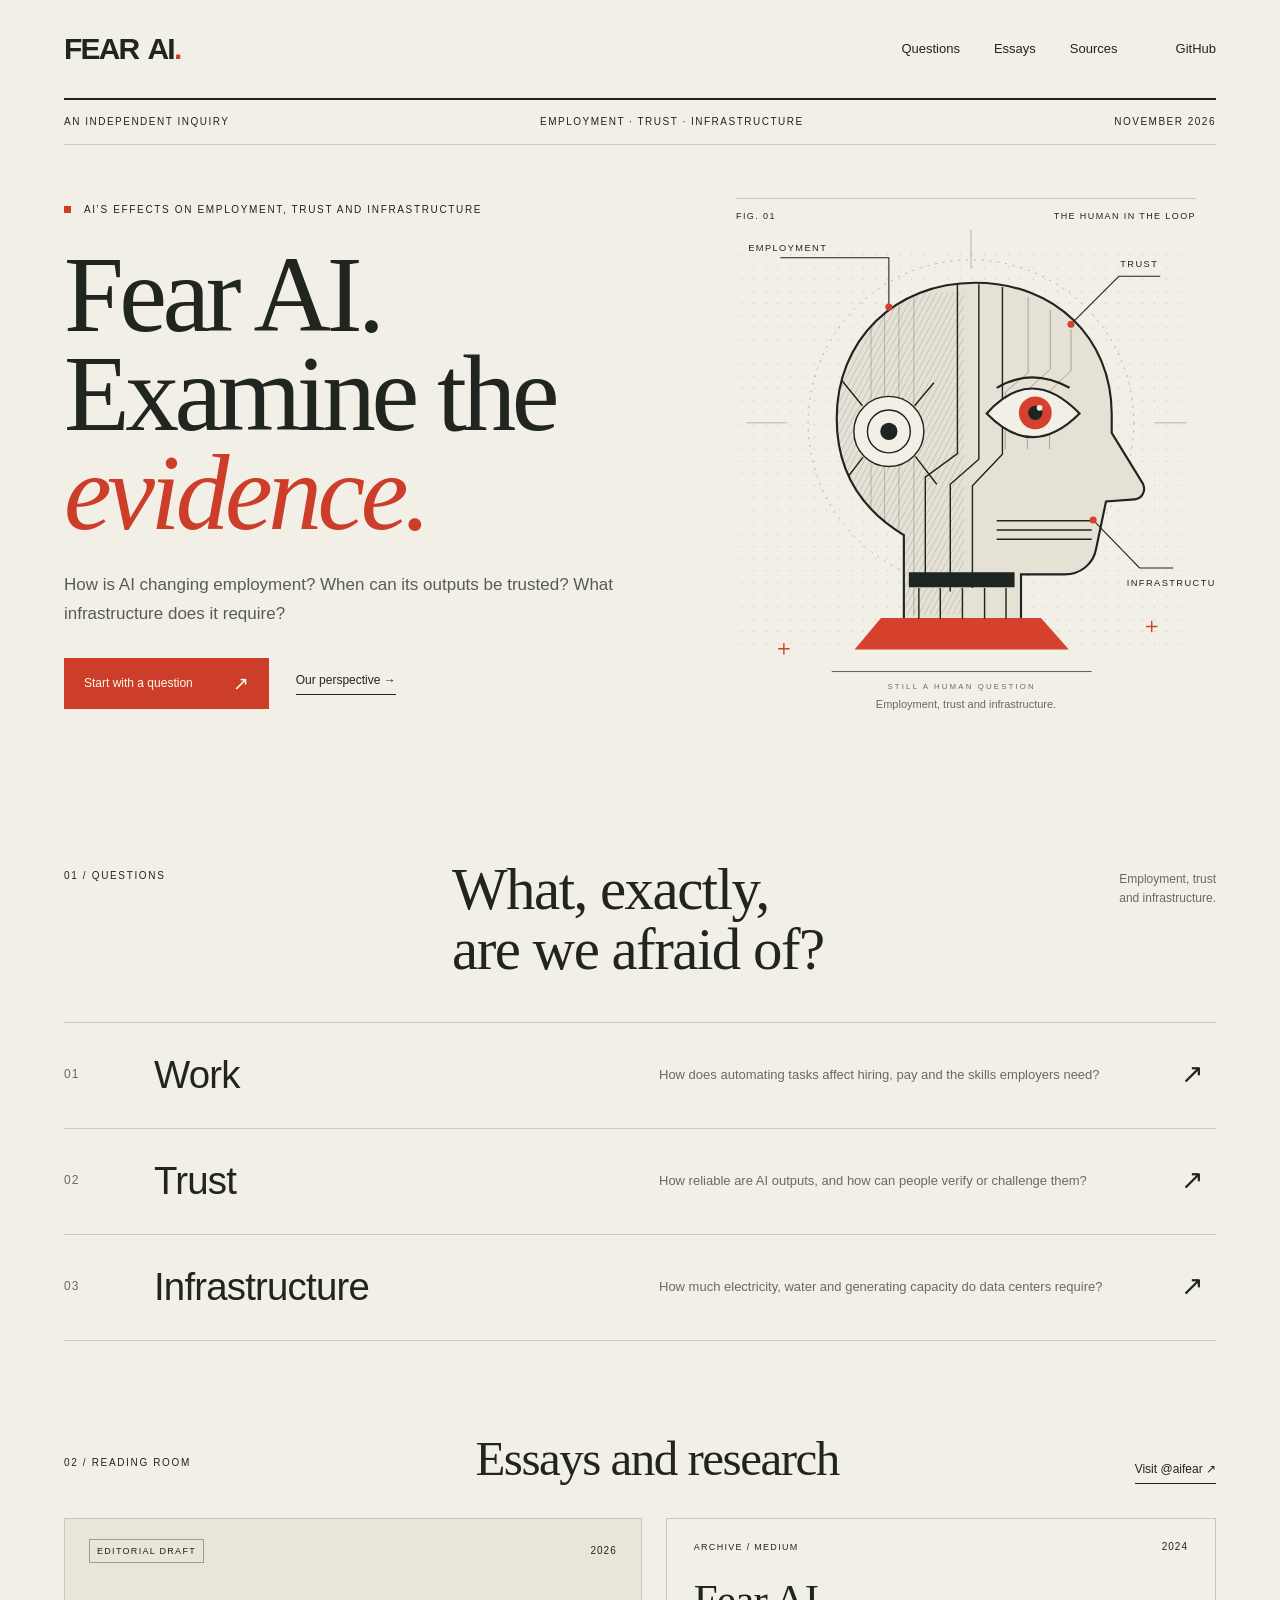
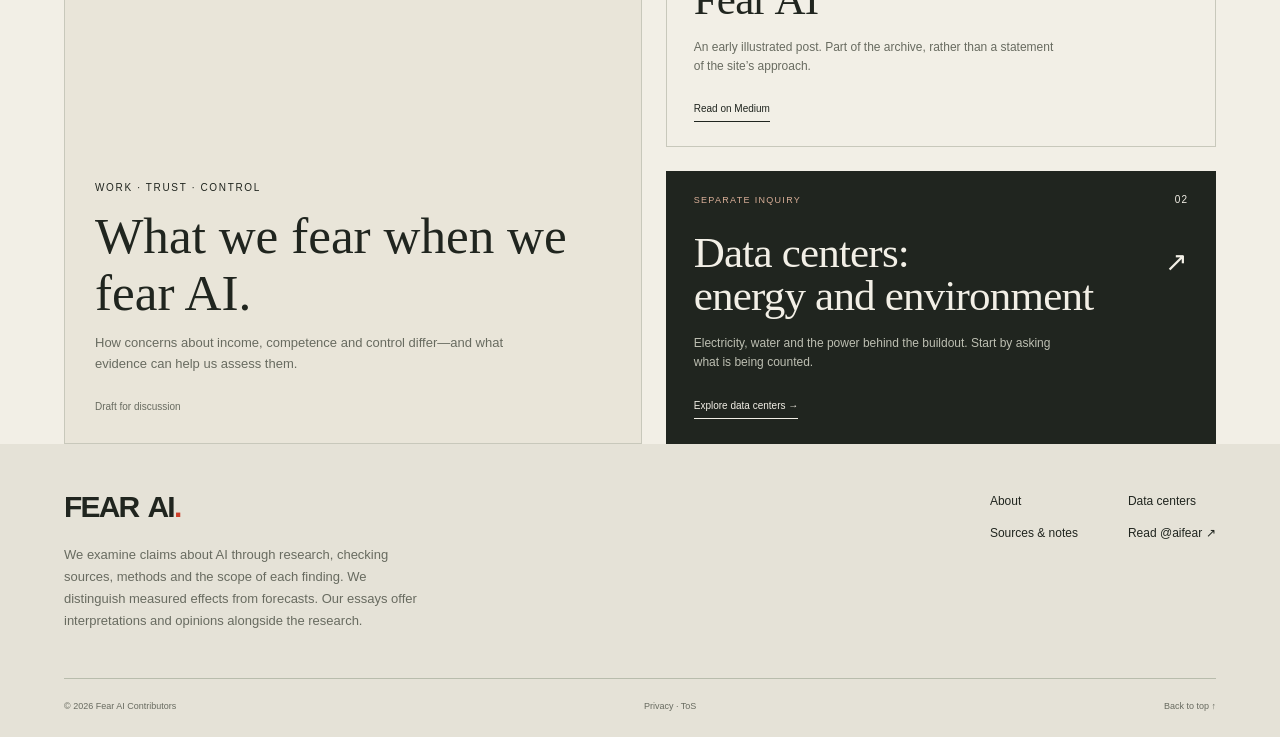
==== commit 9e634a2c: "Refine Fear AI site design, copy, and public references" ====
--- a/index.html
+++ b/index.html
@@ -9,4 +9,4 @@
 
 
 </main>
-<footer class="footer"><div><a class="brand" href="/">FEAR<span class="brand-gap"> </span>AI<span class="brand-dot">.</span></a><p class="footer-about">We examine claims about AI through research, checking sources, methods and the scope of each finding. We distinguish measured effects from forecasts. Our essays offer interpretations and opinions alongside the research.</p></div><div class="footer-links"><a href="/perspective/">About</a><a href="/datacenters/">Data centers</a><a href="/sources/">Sources &amp; notes</a><a href="https://medium.com/@aifear">Read @aifear <span aria-hidden="true">↗</span></a></div><div class="footer-bottom"><span>© 2026 Fear AI Contributors</span><span class="legal-links"><a href="/privacy/">Privacy</a> · <a href="/terms/">ToS</a></span><span>Local prototype · November 2026</span><a href="#top">Back to top ↑</a></div></footer></body></html>+<footer class="footer"><div><a class="brand" href="/">FEAR<span class="brand-gap"> </span>AI<span class="brand-dot">.</span></a><p class="footer-about">We examine claims about AI through research, checking sources, methods and the scope of each finding. We distinguish measured effects from forecasts. Our essays offer interpretations and opinions alongside the research.</p></div><div class="footer-links"><a href="/perspective/">About</a><a href="/datacenters/">Data centers</a><a href="/sources/">Sources &amp; notes</a><a href="https://medium.com/@aifear">Read @aifear <span aria-hidden="true">↗</span></a></div><div class="footer-bottom"><span>© 2026 Fear AI Contributors</span><span class="legal-links"><a href="/privacy/">Privacy</a> · <a href="/terms/">ToS</a></span><a href="#top">Back to top ↑</a></div></footer></body></html>
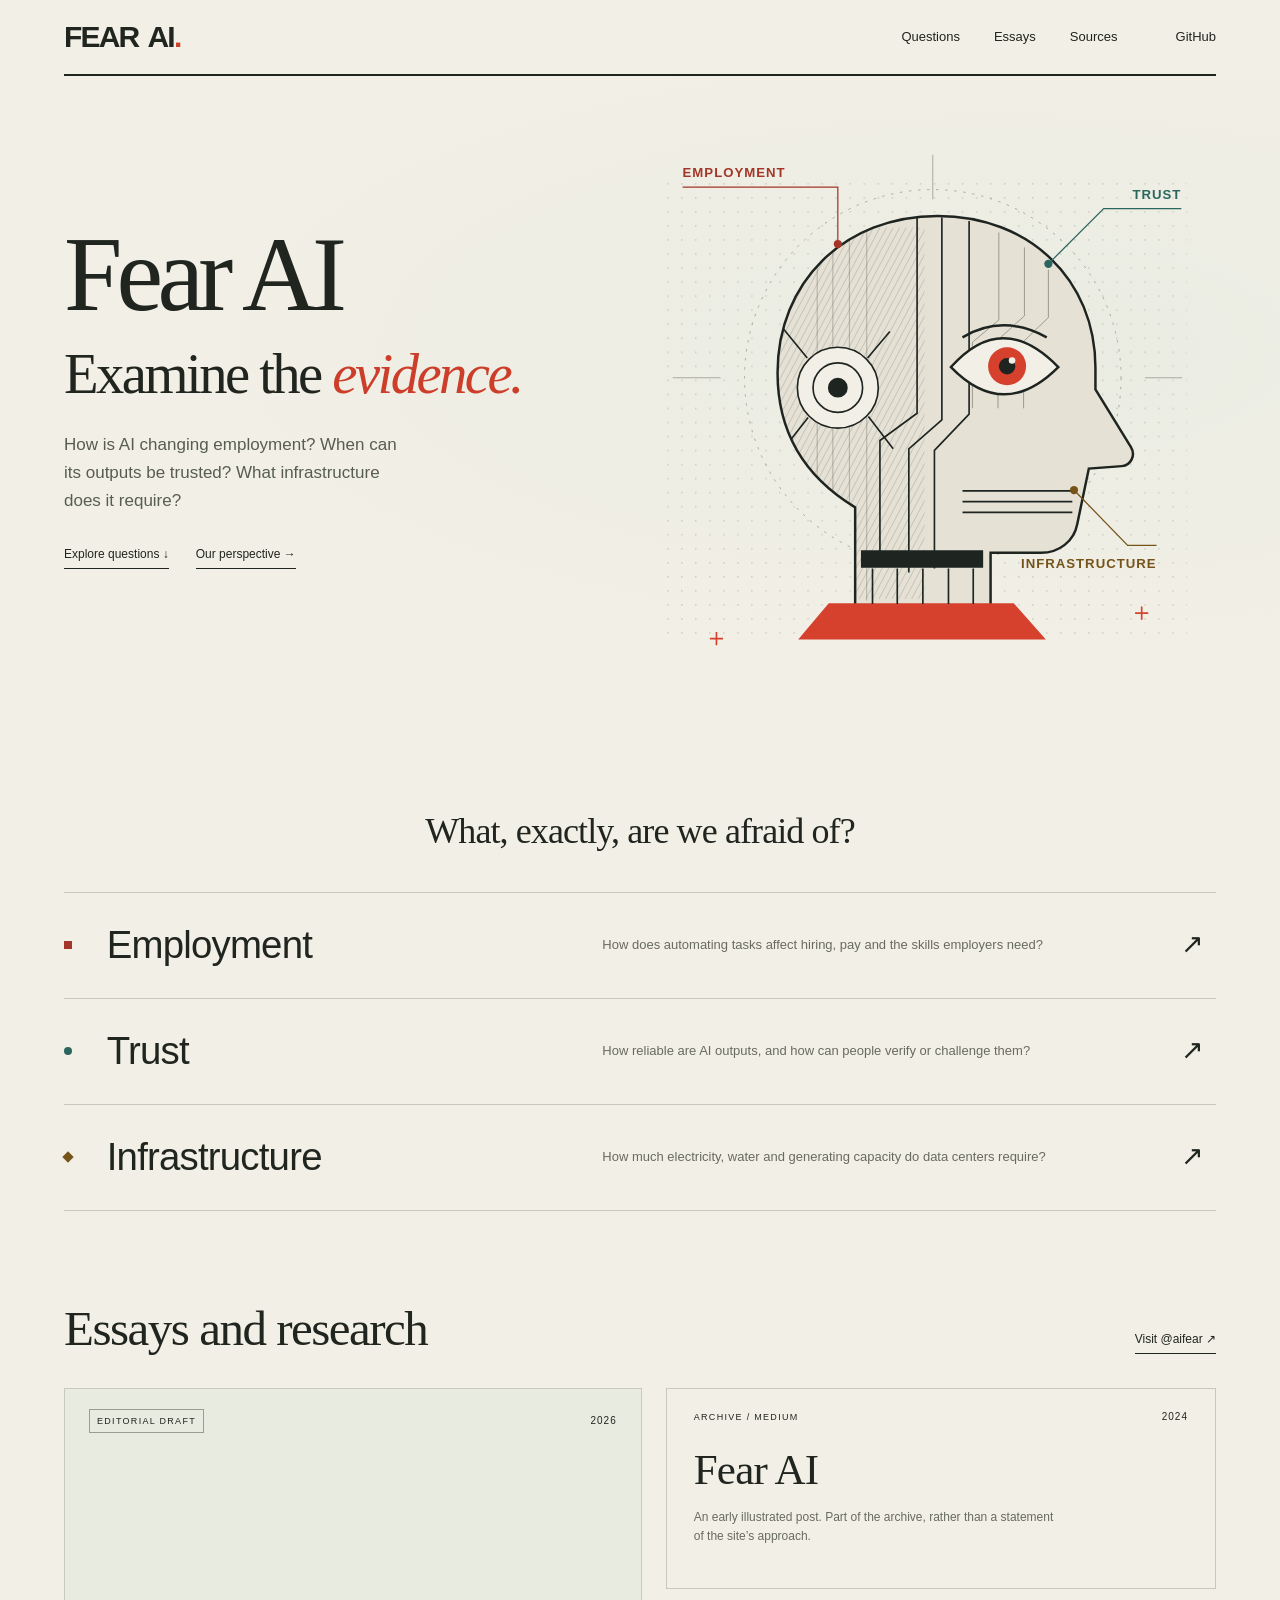
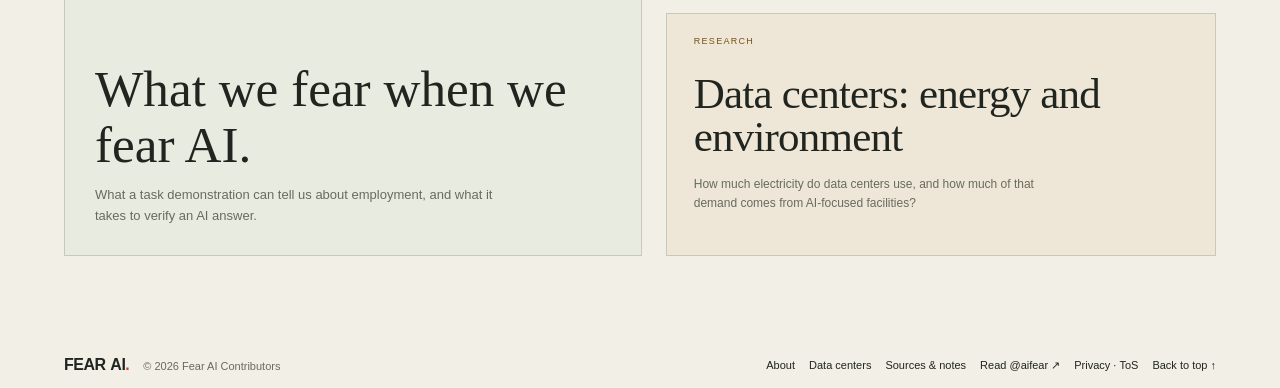
==== commit b2c6ae33: "Refine Fear AI layout and expand the Perspective draft" ====
--- a/index.html
+++ b/index.html
@@ -1,12 +1,12 @@
 <!doctype html>
 <html lang="en"><head><meta charset="utf-8"><meta name="viewport" content="width=device-width,initial-scale=1"><meta name="theme-color" content="#f2efe6"><meta name="description" content="Fear AI explores artificial intelligence, work, trust and agency through essays, visual commentary and open experiments."><title>Examine the evidence — Fear AI</title><link rel="icon" href="/assets/mark.svg" type="image/svg+xml"><link rel="stylesheet" href="/assets/site.css"><script src="/assets/site.js" defer></script></head>
 <body><a class="skip" href="#main">Skip to content</a><header class="masthead"><a class="brand" href="/" aria-label="Fear AI home">FEAR<span class="brand-gap"> </span>AI<span class="brand-dot">.</span></a><button class="menu-button" aria-expanded="false" aria-controls="navigation">Menu <span aria-hidden="true">+</span></button><nav id="navigation" aria-label="Main navigation"><a href="/#questions">Questions</a><a href="/#essays">Essays</a><a href="/sources/">Sources</a><a class="nav-external" href="https://github.com/fear-ai">GitHub</a></nav></header>
-<main id="main"><div id="top" class="edition"><span>AN INDEPENDENT INQUIRY</span><span>EMPLOYMENT · TRUST · INFRASTRUCTURE</span><span>NOVEMBER 2026</span></div>
-<section class="hero" aria-labelledby="hero-title"><div class="hero-copy"><p class="eyebrow"><span class="red-square"></span> AI’S EFFECTS ON EMPLOYMENT, TRUST AND INFRASTRUCTURE</p><h1 id="hero-title">Fear AI.<br>Examine the<br><em>evidence.</em></h1><p class="hero-deck">How is AI changing employment? When can its outputs be trusted? What infrastructure does it require?</p><div class="hero-actions"><a class="button" href="#questions">Start with a question <span aria-hidden="true">↗</span></a><a class="text-link" href="/perspective/">Our perspective <span aria-hidden="true">→</span></a></div></div><figure class="hero-art"><div class="art-note"><span>FIG. 01</span><span>THE HUMAN IN THE LOOP</span></div><img src="/assets/field.svg" alt="An editorial drawing of a watchful human eye inside a mechanical head, connected to three subjects: employment, trust and infrastructure." width="700" height="680"><figcaption>Employment, trust and infrastructure.</figcaption></figure></section>
+<main id="main"><section class="home-opening" id="top" aria-label="Introduction">
+<div class="hero"><div class="hero-copy"><h1 id="hero-title">Fear AI<br><span>Examine the <em>evidence.</em></span></h1><p class="hero-deck">How is AI changing employment? When can its outputs be trusted? What infrastructure does it require?</p><div class="hero-actions"><a class="text-link" href="#questions">Explore questions <span aria-hidden="true">↓</span></a><a class="text-link" href="/perspective/">Our perspective <span aria-hidden="true">→</span></a></div></div><figure class="hero-art"><img src="/assets/field.svg?v=2" alt="A human eye looks out from a head drawn with mechanical traces. Leader lines connect the profile to employment, trust, and infrastructure." width="700" height="625"></figure></div></section>
 
-<section class="section questions" id="questions"><div class="section-heading"><p class="eyebrow">01 / QUESTIONS</p><h2>What, exactly,<br>are we afraid of?</h2><p class="section-aside">Employment, trust<br>and infrastructure.</p></div><div class="question-list"><a class="question-row" href="/perspective/#work"><span class="row-number">01</span><h3>Work</h3><p>How does automating tasks affect hiring, pay and the skills employers need?</p><span class="row-arrow" aria-hidden="true">↗</span></a><a class="question-row" href="/perspective/#trust"><span class="row-number">02</span><h3>Trust</h3><p>How reliable are AI outputs, and how can people verify or challenge them?</p><span class="row-arrow" aria-hidden="true">↗</span></a><a class="question-row" href="/datacenters/"><span class="row-number">03</span><h3>Infrastructure</h3><p>How much electricity, water and generating capacity do data centers require?</p><span class="row-arrow" aria-hidden="true">↗</span></a></div></section>
-<section class="section essays" id="essays"><div class="section-heading compact"><p class="eyebrow">02 / READING ROOM</p><h2>Essays and research</h2><a class="text-link" href="https://medium.com/@aifear">Visit @aifear <span aria-hidden="true">↗</span></a></div><div class="essay-grid"><article class="essay feature"><div class="essay-top"><span class="tag">EDITORIAL DRAFT</span><span>2026</span></div><div class="essay-bottom"><p class="eyebrow">WORK · TRUST · CONTROL</p><h3><a href="/perspective/">What we fear when we fear AI.</a></h3><p>How concerns about income, competence and control differ—and what evidence can help us assess them.</p><span class="caption">Draft for discussion</span></div></article><div class="essay-stack"><article class="essay small-essay"><div class="essay-top"><span class="tag">ARCHIVE / MEDIUM</span><span>2024</span></div><h3><a href="https://medium.com/@aifear/fear-ai-cef92fbf2af6">Fear AI</a></h3><p>An early illustrated post. Part of the archive, rather than a statement of the site’s approach.</p><a class="text-link" href="https://medium.com/@aifear/fear-ai-cef92fbf2af6">Read on Medium</a></article><article class="essay small-essay dark"><div class="essay-top"><span class="tag">SEPARATE INQUIRY</span><span>02</span></div><h3><a href="/datacenters/">Data centers:<br>energy and environment<span class="inline-arrow" aria-hidden="true">↗</span></a></h3><p>Electricity, water and the power behind the buildout. Start by asking what is being counted.</p><a class="text-link" href="/datacenters/">Explore data centers →</a></article></div></div></section>
+<section class="section questions" id="questions"><div class="section-heading"><h2>What, exactly, are we afraid of?</h2></div><div class="question-list"><a class="question-row" href="/perspective/#work"><span class="topic-marker employment" aria-hidden="true"></span><h3>Employment</h3><p>How does automating tasks affect hiring, pay and the skills employers need?</p><span class="row-arrow" aria-hidden="true">↗</span></a><a class="question-row" href="/perspective/#trust"><span class="topic-marker trust" aria-hidden="true"></span><h3>Trust</h3><p>How reliable are AI outputs, and how can people verify or challenge them?</p><span class="row-arrow" aria-hidden="true">↗</span></a><a class="question-row" href="/datacenters/"><span class="topic-marker infrastructure" aria-hidden="true"></span><h3>Infrastructure</h3><p>How much electricity, water and generating capacity do data centers require?</p><span class="row-arrow" aria-hidden="true">↗</span></a></div></section>
+<section class="section essays" id="essays"><div class="section-heading compact"><h2>Essays and research</h2><a class="text-link" href="https://medium.com/@aifear">Visit @aifear <span aria-hidden="true">↗</span></a></div><div class="essay-grid"><article class="essay feature"><div class="essay-top"><span class="tag">EDITORIAL DRAFT</span><span>2026</span></div><div class="essay-bottom"><h3><a href="/perspective/">What we fear when we fear AI.</a></h3><p>What a task demonstration can tell us about employment, and what it takes to verify an AI answer.</p></div></article><div class="essay-stack"><article class="essay small-essay"><div class="essay-top"><span class="tag">ARCHIVE / MEDIUM</span><span>2024</span></div><h3><a href="https://medium.com/@aifear/fear-ai-cef92fbf2af6">Fear AI</a></h3><p>An early illustrated post. Part of the archive, rather than a statement of the site’s approach.</p></article><article class="essay small-essay dark"><div class="essay-top"><span class="tag">RESEARCH</span></div><h3><a href="/datacenters/">Data centers: energy and environment</a></h3><p>How much electricity do data centers use, and how much of that demand comes from AI-focused facilities?</p></article></div></div></section>
 
 
 </main>
-<footer class="footer"><div><a class="brand" href="/">FEAR<span class="brand-gap"> </span>AI<span class="brand-dot">.</span></a><p class="footer-about">We examine claims about AI through research, checking sources, methods and the scope of each finding. We distinguish measured effects from forecasts. Our essays offer interpretations and opinions alongside the research.</p></div><div class="footer-links"><a href="/perspective/">About</a><a href="/datacenters/">Data centers</a><a href="/sources/">Sources &amp; notes</a><a href="https://medium.com/@aifear">Read @aifear <span aria-hidden="true">↗</span></a></div><div class="footer-bottom"><span>© 2026 Fear AI Contributors</span><span class="legal-links"><a href="/privacy/">Privacy</a> · <a href="/terms/">ToS</a></span><a href="#top">Back to top ↑</a></div></footer></body></html>+<footer class="footer"><div class="footer-identity"><a class="brand" href="/">FEAR<span class="brand-gap"> </span>AI<span class="brand-dot">.</span></a><span class="copyright">© 2026 Fear AI Contributors</span></div><div class="footer-links"><a href="/perspective/">About</a><a href="/datacenters/">Data centers</a><a href="/sources/">Sources &amp; notes</a><a href="https://medium.com/@aifear">Read @aifear <span aria-hidden="true">↗</span></a><span class="legal-links"><a href="/privacy/">Privacy</a> · <a href="/terms/">ToS</a></span><a href="#top">Back to top ↑</a></div></footer></body></html>
--- a/assets/site.css
+++ b/assets/site.css
@@ -1,9 +1,124 @@
 :root{--paper:#f2efe6;--ink:#20251f;--muted:#686b60;--red:#cc3e2a;--line:#c8c8bb;--serif:'Libre Caslon Display',Georgia,'Times New Roman',serif;--sans:'DM Sans',Arial,sans-serif;--pad:clamp(24px,5vw,80px)}
-*{box-sizing:border-box}html{scroll-behavior:smooth;scroll-padding-top:30px}body{margin:0;background:var(--paper);color:var(--ink);font-family:var(--sans);font-size:16px;line-height:1.6;-webkit-font-smoothing:antialiased}a{color:inherit;text-decoration:none}button{font:inherit}button,a{-webkit-tap-highlight-color:transparent}button{cursor:pointer}a:focus-visible,button:focus-visible,[tabindex]:focus-visible{outline:3px solid var(--red);outline-offset:5px}::selection{background:var(--red);color:var(--paper)}h1,h2,h3,p,figure{margin:0}h1,h2,h3{font-weight:400}h1,h2,h3,blockquote{font-family:var(--serif)}em{font-weight:400}img{display:block;max-width:100%;height:auto}[hidden]{display:none!important}.skip{position:absolute;top:-100px;left:20px;padding:14px;background:var(--ink);color:var(--paper);z-index:10}.skip:focus{top:10px}.masthead{height:100px;margin:0 var(--pad);display:flex;align-items:center;justify-content:space-between;border-bottom:2px solid var(--ink);gap:40px}.brand{display:inline-flex;align-items:center;font:700 30px/1 var(--sans);letter-spacing:-1.8px;white-space:nowrap}.brand-mark{font-weight:400;color:var(--red);font-size:34px;margin:0 7px;line-height:.7}.brand-dot{color:var(--red)}nav{display:flex;gap:34px;align-items:center;font-size:13px;font-weight:500}nav a{padding:8px 0;position:relative}nav a:after{content:'';position:absolute;left:0;bottom:1px;width:0;height:1px;background:var(--red);transition:width .2s}nav a:hover:after,nav a[aria-current]:after{width:100%}.nav-external{margin-left:24px}.menu-button{display:none}.edition{padding:14px 0;margin:0 var(--pad);display:flex;justify-content:space-between;gap:16px;font-size:10px;font-weight:500;letter-spacing:1.5px;border-bottom:1px solid var(--line)}.hero{display:grid;grid-template-columns:1.15fr 1fr;gap:3vw;align-items:center;padding:53px var(--pad) 54px;max-width:1680px;margin:auto}.eyebrow{font:500 10px/1.6 var(--sans);letter-spacing:1.65px;text-transform:uppercase}.red-square{display:inline-block;width:7px;height:7px;background:var(--red);margin-right:9px}.hero h1{font-size:clamp(76px,8.4vw,134px);line-height:.92;letter-spacing:-4.5px;margin:28px 0 29px}.hero h1 em{color:var(--red)}.hero-deck{font-size:17px;line-height:1.65;color:#575d51}.hero-actions{display:flex;gap:27px;align-items:center;margin-top:30px}.button{display:inline-flex;justify-content:space-between;align-items:center;gap:40px;background:var(--red);color:#fff8ec;padding:16px 20px;font-size:12px;font-weight:500;transition:background .2s,transform .2s}.button:hover{background:#a82e1e;transform:translateY(-2px)}.button span{font-size:19px;line-height:1}.text-link{font-size:12px;font-weight:500;display:inline-block;border-bottom:1px solid currentColor;padding-bottom:4px;line-height:1.6}.text-link:hover{color:var(--red)}.hero-art{position:relative;padding:0 0 0 18px;max-width:640px;justify-self:end;width:100%}.art-note{display:flex;justify-content:space-between;font-size:9px;letter-spacing:1.4px;border-top:1px solid var(--line);padding-top:10px;margin:0 20px}.hero-art img{width:100%;margin-top:-6px}.hero-art figcaption{text-align:center;font-size:11px;line-height:1.5;color:var(--muted);margin-top:-7px}.hero-art figcaption em{color:var(--ink)}.intro-strip{margin:0 var(--pad);padding:33px 0;border-top:1px solid var(--ink);border-bottom:1px solid var(--ink);display:grid;grid-template-columns:1fr 1.2fr 48px;gap:55px;align-items:center}.intro-strip>p{font-family:var(--serif);font-size:28px;line-height:1.12;letter-spacing:-.5px}.intro-strip>div{max-width:590px;font-size:13px;line-height:1.8;color:var(--muted)}.circle-link{width:44px;height:44px;border:1px solid var(--ink);border-radius:50%;display:grid;place-items:center;font-size:22px}.circle-link:hover{background:var(--ink);color:var(--paper)}.section{padding:93px var(--pad) 0;max-width:1680px;margin:auto}.section-heading{display:grid;grid-template-columns:1fr 1.45fr .6fr;gap:30px;align-items:start;margin-bottom:42px}.section-heading h2{font-size:clamp(44px,4.3vw,66px);line-height:1.02;letter-spacing:-1.5px}.section-heading>.eyebrow{padding-top:8px}.section-aside{font-size:12px;color:var(--muted);padding-top:10px;justify-self:end}.question-row{display:grid;grid-template-columns:70px 1fr 1fr 40px;gap:20px;align-items:center;padding:29px 12px 30px 0;border-top:1px solid var(--line);transition:padding .2s,background .2s}.question-row:last-child{border-bottom:1px solid var(--line)}.row-number{font-size:10px;letter-spacing:1px;color:var(--muted)}.question-row h3{font-size:46px;letter-spacing:-1px;line-height:1.2}.question-row p{font-size:13px;color:var(--muted);line-height:1.7}.row-arrow{justify-self:end;font-size:27px;transition:transform .2s}.question-row:hover{padding-left:14px;background:#e9e5d9}.question-row:hover .row-arrow{color:var(--red);transform:translate(3px,-3px)}.section-heading.compact{grid-template-columns:1fr 1.65fr auto;align-items:center;margin-bottom:34px}.compact h2{font-size:49px}.compact>.text-link{align-self:end}.essay-grid{display:grid;grid-template-columns:1.05fr 1fr;gap:24px}.essay{border:1px solid var(--line);background:#e9e5d9}.essay-top{display:flex;justify-content:space-between;align-items:center;font-size:10px;margin:20px 24px;letter-spacing:1px}.tag{font-size:9px;font-weight:500;letter-spacing:1.3px;display:inline-block}.feature .tag{border:1px solid #9c9d90;padding:4px 7px}.type-art{height:270px;display:flex;align-items:center;justify-content:center;position:relative;overflow:hidden;background:repeating-linear-gradient(0deg,transparent,transparent 6px,#d8d6c9 7px,transparent 8px);margin:0 24px}.type-art>span:first-child{font:250px/.9 var(--serif);letter-spacing:-20px;color:var(--red);padding-right:18px}.type-art-eye{position:absolute;width:160px;height:76px;border:2px solid var(--ink);border-radius:90% 0 90% 0;transform:rotate(45deg);background:var(--paper);right:50px;top:91px}.type-art-eye:before{content:'';position:absolute;width:44px;height:44px;background:var(--ink);border:12px solid var(--red);border-radius:50%;left:55px;top:13px}.type-art small{position:absolute;bottom:12px;left:12px;font:9px var(--sans);letter-spacing:2px}.essay-bottom{padding:25px 30px 28px}.essay-bottom h3{font-size:46px;line-height:1.1;margin:12px 0}.essay h3 a{display:block}.essay h3 a:hover{color:var(--red)}.essay-bottom h3 a{display:flex;justify-content:space-between;gap:15px}.essay-bottom>p:not(.eyebrow){font-size:13px;color:var(--muted);max-width:410px}.caption{font-size:10px;color:var(--muted);line-height:1.7}.essay-bottom>.caption{display:block;margin-top:23px}.essay-stack{display:grid;gap:24px}.small-essay{padding:0 27px 24px;position:relative;background:transparent}.small-essay .essay-top{margin:20px 0 23px}.small-essay h3{font-size:43px;line-height:1;letter-spacing:-.8px;margin-bottom:17px}.inline-arrow{font-family:var(--sans);font-size:27px;position:absolute;right:28px;top:77px}.small-essay>p{font-size:12px;color:var(--muted);max-width:360px;margin-bottom:18px}.small-essay .text-link{font-size:10px}.dark{background:var(--ink);color:var(--paper);border-color:var(--ink)}.dark>p{color:#bdbfb2}.dark .tag{color:#d9af98}.manifesto{margin:90px var(--pad) 0;padding:62px 20px;text-align:center;border-top:1px solid var(--ink);border-bottom:1px solid var(--ink)}.asterisk{font-size:45px;line-height:1;color:var(--red);display:block;margin-bottom:22px}.manifesto>p{font:clamp(32px,3.7vw,57px)/1.13 var(--serif);letter-spacing:-.9px}.manifesto p em{color:var(--red)}.manifesto .text-link{margin-top:25px}.project-list{border-top:1px solid var(--line)}.project{display:grid;grid-template-columns:90px 1fr 30px;gap:25px;align-items:center;padding:30px 0;border-bottom:1px solid var(--line)}.project-symbol{width:68px;height:68px;border:1px solid #aaaF9f;display:grid;place-items:center;font:28px/1 Georgia,serif}.project h3{font:500 27px var(--sans);letter-spacing:-1px;margin:2px 0 6px}.project p{font-size:12px;color:var(--muted)}.project:hover h3,.project:hover .row-arrow{color:var(--red)}.closing{padding:110px var(--pad) 95px;text-align:center}.closing h2{font-size:clamp(45px,6vw,84px);line-height:1.05;letter-spacing:-2px;margin:25px 0 32px}.closing h2 em{color:var(--red)}.footer{padding:48px var(--pad) 24px;background:#e5e2d7;display:grid;grid-template-columns:1fr 1fr;gap:45px}.footer>div>p{font-size:13px;color:var(--muted);margin-top:20px}.footer-links{justify-self:end;display:grid;grid-template-columns:1fr 1fr;gap:13px 50px;font-size:12px;align-content:start}.footer-links a:hover{color:var(--red)}.footer-bottom{grid-column:1/-1;display:flex;justify-content:space-between;border-top:1px solid #b8bcac;padding-top:20px;font-size:9px;color:var(--muted);gap:20px}.page-top{margin:0 var(--pad);padding-top:25px;color:var(--muted);font-size:11px}.page-top a{border-bottom:1px solid var(--line)}.article-header{padding:65px var(--pad) 55px;border-bottom:1px solid var(--line);max-width:1680px;margin:auto}.article-header h1{font-size:clamp(65px,8vw,112px);line-height:.97;letter-spacing:-3px;margin:24px 0 30px}.article-header h1 em{color:var(--red)}.article-deck{font-size:19px;line-height:1.55;color:var(--muted)}.article-meta{display:flex;gap:30px;margin-top:34px;font-size:10px;letter-spacing:.5px;color:var(--muted)}.article-layout{display:grid;grid-template-columns:220px minmax(0,700px);gap:7vw;padding:65px var(--pad) 90px;max-width:1440px;margin:auto}.article-toc{position:sticky;top:40px;align-self:start;display:flex;flex-direction:column;gap:14px;font-size:11px}.article-toc>.eyebrow{margin-bottom:10px}.article-toc a:hover{color:var(--red)}.prose{font-family:Georgia,serif;font-size:18px;line-height:1.9}.prose>p{margin-bottom:24px}.prose .lede{font-size:25px;line-height:1.55}.prose h2{font-size:39px;line-height:1.12;letter-spacing:-.8px;margin:50px 0 24px}.prose a{border-bottom:1px solid var(--red)}.prose a:hover{color:var(--red)}blockquote{font-size:43px;line-height:1.12;letter-spacing:-1px;border-left:3px solid var(--red);margin:35px 0;padding:8px 0 8px 25px}.article-note{border-top:1px solid var(--line);margin-top:45px;padding-top:22px;font-family:var(--sans);font-size:12px;line-height:1.9;color:var(--muted)}.article-note .eyebrow{margin-bottom:10px}.next-read{padding:55px var(--pad);background:#e6e3d7}.next-read h2{font-size:49px;line-height:1.1;margin-top:15px}.next-read a:hover{color:var(--red)}.scope-section{display:grid;grid-template-columns:1fr 1fr;gap:8vw;padding:75px var(--pad);max-width:1550px;margin:auto;align-items:start}.scope-section h2{font-size:65px;line-height:1;margin:23px 0}.scope-section>div>p:not(.eyebrow){font-size:14px;line-height:1.9;color:var(--muted);margin-bottom:17px}.inline-source{display:block;font-size:11px;text-decoration:underline;margin-top:15px}.scope-card{border:1px solid var(--ink);padding:24px;background:#e9e5d9}.scope-tabs{display:flex;border-bottom:1px solid #b6b7aa;gap:18px}.scope-tabs button{background:none;border:0;color:var(--muted);padding:0 0 12px;font-size:11px;border-bottom:2px solid transparent}.scope-tabs button[aria-selected=true]{color:var(--ink);border-bottom-color:var(--red)}.scope-value{display:flex;align-items:baseline;gap:13px;margin:25px 0 2px}.scope-value span:first-child{font:100px/1 var(--serif);letter-spacing:-3px}.scope-value span:last-child{font-size:15px}.scope-card #scope-description{font-size:12px;min-height:42px;max-width:345px;margin:10px 0}.scope-chart{margin:30px 0 20px}.bar-label{display:flex;justify-content:space-between;font-size:10px;margin:18px 0 7px;gap:20px}.bar-label strong{font-weight:500;white-space:nowrap}.bar-track{height:19px;background:#d6d3c7}.bar{display:block;height:100%;background:repeating-linear-gradient(125deg,#343c30,#343c30 3px,#525b4c 3px,#525b4c 5px)}.total-bar{width:100%}.ai-bar{width:48.95%;background:repeating-linear-gradient(125deg,#cc3e2a,#cc3e2a 3px,#e66d4e 3px,#e66d4e 5px);opacity:.6}.ai-selected .total-bar{opacity:.45}.ai-selected .ai-bar{opacity:1}.accounting{padding-top:35px}.accounting-grid{display:grid;grid-template-columns:repeat(3,1fr);gap:45px}.accounting-grid article{border-top:1px solid var(--ink);padding-top:18px}.accounting-grid h3{font-size:35px;line-height:1.1;margin:25px 0 18px}.accounting-grid p{font-size:13px;color:var(--muted);line-height:1.8}.reading-note{margin:90px var(--pad) 0;padding:50px 0;display:grid;grid-template-columns:1fr 1.3fr;gap:20px 70px;border-top:1px solid var(--ink);border-bottom:1px solid var(--ink)}.reading-note>.eyebrow{grid-column:1/-1}.reading-note h2{font-size:58px;line-height:1.05}.reading-note>p:not(.eyebrow){font-size:14px;color:var(--muted);max-width:520px;align-self:center}.reading-note>.text-link{grid-column:2;justify-self:start}.source-notes{padding:65px var(--pad) 85px;max-width:1150px}.source-notes h2{font-size:37px;margin-bottom:20px}.source-notes ol{padding-left:20px;font-size:12px;line-height:1.9;color:var(--muted)}.source-notes li{padding-left:8px;margin-bottom:15px}.source-notes a{color:var(--ink);text-decoration:underline;text-underline-offset:3px}.source-notes>.caption{padding-top:14px;max-width:800px}.source-room{padding:35px var(--pad) 65px;max-width:1550px;margin:auto}.filter-row{display:flex;gap:10px;align-items:center;flex-wrap:wrap;margin-bottom:30px}.filter-button{padding:9px 16px;border:1px solid var(--line);border-radius:0;background:none;font-size:11px}.filter-button.active,.filter-button:hover{background:var(--ink);border-color:var(--ink);color:var(--paper)}#source-count{margin-left:auto;font-size:10px;color:var(--muted)}.source-entry{display:grid;grid-template-columns:220px 1fr;gap:40px;border-top:1px solid var(--line);padding:30px 0}.source-entry:last-child{border-bottom:1px solid var(--line)}.source-meta{display:flex;flex-direction:column;gap:17px;font-size:11px;color:var(--muted);padding-top:4px}.source-entry h2{font-size:38px;line-height:1.1;letter-spacing:-.5px;margin:11px 0 14px}.source-entry h2 a:hover{color:var(--red)}.source-entry h2 span{font-family:var(--sans);font-size:22px;margin-left:12px}.source-entry>div>p:not(.eyebrow){font-size:13px;color:var(--muted);max-width:720px;line-height:1.8}.source-principles{background:#e6e3d7;padding:60px var(--pad) 70px;display:grid;grid-template-columns:1fr 1.4fr;gap:25px 75px}.source-principles>.eyebrow{grid-column:1/-1}.source-principles h2{font-size:65px;line-height:1.05}.source-principles>div>p{font-size:13px;color:var(--muted);margin-bottom:20px;max-width:650px}
+*{box-sizing:border-box}html{scroll-behavior:smooth;scroll-padding-top:30px}body{margin:0;background:var(--paper);color:var(--ink);font-family:var(--sans);font-size:16px;line-height:1.6;-webkit-font-smoothing:antialiased}a{color:inherit;text-decoration:none}button{font:inherit}button,a{-webkit-tap-highlight-color:transparent}button{cursor:pointer}a:focus-visible,button:focus-visible,[tabindex]:focus-visible{outline:3px solid var(--red);outline-offset:5px}::selection{background:var(--red);color:var(--paper)}h1,h2,h3,p,figure{margin:0}h1,h2,h3{font-weight:400}h1,h2,h3,blockquote{font-family:var(--serif)}em{font-weight:400}img{display:block;max-width:100%;height:auto}[hidden]{display:none!important}.skip{position:absolute;top:-100px;left:20px;padding:14px;background:var(--ink);color:var(--paper);z-index:10}.skip:focus{top:10px}.masthead{height:100px;margin:0 var(--pad);display:flex;align-items:center;justify-content:space-between;border-bottom:2px solid var(--ink);gap:40px}.brand{display:inline-flex;align-items:center;font:700 30px/1 var(--sans);letter-spacing:-1.8px;white-space:nowrap}.brand-mark{font-weight:400;color:var(--red);font-size:34px;margin:0 7px;line-height:.7}.brand-dot{color:var(--red)}nav{display:flex;gap:34px;align-items:center;font-size:13px;font-weight:500}nav a{padding:8px 0;position:relative}nav a:after{content:'';position:absolute;left:0;bottom:1px;width:0;height:1px;background:var(--red);transition:width .2s}nav a:hover:after,nav a[aria-current]:after{width:100%}.nav-external{margin-left:24px}.menu-button{display:none}.edition{padding:14px 0;margin:0 var(--pad);display:flex;justify-content:space-between;gap:16px;font-size:10px;font-weight:500;letter-spacing:1.5px;border-bottom:1px solid var(--line)}.hero{display:grid;grid-template-columns:1.15fr 1fr;gap:3vw;align-items:center;padding:53px var(--pad) 54px;max-width:1680px;margin:auto}.eyebrow{font:500 10px/1.6 var(--sans);letter-spacing:1.65px;text-transform:uppercase}.red-square{display:inline-block;width:7px;height:7px;background:var(--red);margin-right:9px}.hero h1{font-size:clamp(76px,8.4vw,134px);line-height:.92;letter-spacing:-4.5px;margin:28px 0 29px}.hero h1 em{color:var(--red)}.hero-deck{font-size:17px;line-height:1.65;color:#575d51}.hero-actions{display:flex;gap:27px;align-items:center;margin-top:30px}.button{display:inline-flex;justify-content:space-between;align-items:center;gap:40px;background:var(--red);color:#fff8ec;padding:16px 20px;font-size:12px;font-weight:500;transition:background .2s,transform .2s}.button:hover{background:#a82e1e;transform:translateY(-2px)}.button span{font-size:19px;line-height:1}.text-link{font-size:12px;font-weight:500;display:inline-block;border-bottom:1px solid currentColor;padding-bottom:4px;line-height:1.6}.text-link:hover{color:var(--red)}.hero-art{position:relative;padding:0 0 0 18px;max-width:640px;justify-self:end;width:100%}.art-note{display:flex;justify-content:space-between;font-size:9px;letter-spacing:1.4px;border-top:1px solid var(--line);padding-top:10px;margin:0 20px}.hero-art img{width:100%;margin-top:-6px}.hero-art figcaption{text-align:center;font-size:11px;line-height:1.5;color:var(--muted);margin-top:-7px}.hero-art figcaption em{color:var(--ink)}.intro-strip{margin:0 var(--pad);padding:33px 0;border-top:1px solid var(--ink);border-bottom:1px solid var(--ink);display:grid;grid-template-columns:1fr 1.2fr 48px;gap:55px;align-items:center}.intro-strip>p{font-family:var(--serif);font-size:28px;line-height:1.12;letter-spacing:-.5px}.intro-strip>div{max-width:590px;font-size:13px;line-height:1.8;color:var(--muted)}.circle-link{width:44px;height:44px;border:1px solid var(--ink);border-radius:50%;display:grid;place-items:center;font-size:22px}.circle-link:hover{background:var(--ink);color:var(--paper)}.section{padding:93px var(--pad) 0;max-width:1680px;margin:auto}.section-heading{display:grid;grid-template-columns:1fr 1.45fr .6fr;gap:30px;align-items:start;margin-bottom:42px}.section-heading h2{font-size:clamp(44px,4.3vw,66px);line-height:1.02;letter-spacing:-1.5px}.section-heading>.eyebrow{padding-top:8px}.section-aside{font-size:12px;color:var(--muted);padding-top:10px;justify-self:end}.question-row{display:grid;grid-template-columns:70px 1fr 1fr 40px;gap:20px;align-items:center;padding:29px 12px 30px 0;border-top:1px solid var(--line);transition:padding .2s,background .2s}.question-row:last-child{border-bottom:1px solid var(--line)}.row-number{font-size:10px;letter-spacing:1px;color:var(--muted)}.question-row h3{font-size:46px;letter-spacing:-1px;line-height:1.2}.question-row p{font-size:13px;color:var(--muted);line-height:1.7}.row-arrow{justify-self:end;font-size:27px;transition:transform .2s}.question-row:hover{padding-left:14px;background:#e9e5d9}.question-row:hover .row-arrow{color:var(--red);transform:translate(3px,-3px)}.section-heading.compact{grid-template-columns:1fr 1.65fr auto;align-items:center;margin-bottom:34px}.compact h2{font-size:49px}.compact>.text-link{align-self:end}.essay-grid{display:grid;grid-template-columns:1.05fr 1fr;gap:24px}.essay{border:1px solid var(--line);background:#e9e5d9}.essay-top{display:flex;justify-content:space-between;align-items:center;font-size:10px;margin:20px 24px;letter-spacing:1px}.tag{font-size:9px;font-weight:500;letter-spacing:1.3px;display:inline-block}.feature .tag{border:1px solid #9c9d90;padding:4px 7px}.type-art{height:270px;display:flex;align-items:center;justify-content:center;position:relative;overflow:hidden;background:repeating-linear-gradient(0deg,transparent,transparent 6px,#d8d6c9 7px,transparent 8px);margin:0 24px}.type-art>span:first-child{font:250px/.9 var(--serif);letter-spacing:-20px;color:var(--red);padding-right:18px}.type-art-eye{position:absolute;width:160px;height:76px;border:2px solid var(--ink);border-radius:90% 0 90% 0;transform:rotate(45deg);background:var(--paper);right:50px;top:91px}.type-art-eye:before{content:'';position:absolute;width:44px;height:44px;background:var(--ink);border:12px solid var(--red);border-radius:50%;left:55px;top:13px}.type-art small{position:absolute;bottom:12px;left:12px;font:9px var(--sans);letter-spacing:2px}.essay-bottom{padding:25px 30px 28px}.essay-bottom h3{font-size:46px;line-height:1.1;margin:12px 0}.essay h3 a{display:block}.essay h3 a:hover{color:var(--red)}.essay-bottom h3 a{display:flex;justify-content:space-between;gap:15px}.essay-bottom>p:not(.eyebrow){font-size:13px;color:var(--muted);max-width:410px}.caption{font-size:10px;color:var(--muted);line-height:1.7}.essay-bottom>.caption{display:block;margin-top:23px}.essay-stack{display:grid;gap:24px}.small-essay{padding:0 27px 24px;position:relative;background:transparent}.small-essay .essay-top{margin:20px 0 23px}.small-essay h3{font-size:43px;line-height:1;letter-spacing:-.8px;margin-bottom:17px}.inline-arrow{font-family:var(--sans);font-size:27px;position:absolute;right:28px;top:77px}.small-essay>p{font-size:12px;color:var(--muted);max-width:360px;margin-bottom:18px}.small-essay .text-link{font-size:10px}.dark{background:var(--ink);color:var(--paper);border-color:var(--ink)}.dark>p{color:#bdbfb2}.dark .tag{color:#d9af98}.manifesto{margin:90px var(--pad) 0;padding:62px 20px;text-align:center;border-top:1px solid var(--ink);border-bottom:1px solid var(--ink)}.asterisk{font-size:45px;line-height:1;color:var(--red);display:block;margin-bottom:22px}.manifesto>p{font:clamp(32px,3.7vw,57px)/1.13 var(--serif);letter-spacing:-.9px}.manifesto p em{color:var(--red)}.manifesto .text-link{margin-top:25px}.project-list{border-top:1px solid var(--line)}.project{display:grid;grid-template-columns:90px 1fr 30px;gap:25px;align-items:center;padding:30px 0;border-bottom:1px solid var(--line)}.project-symbol{width:68px;height:68px;border:1px solid #aaaF9f;display:grid;place-items:center;font:28px/1 Georgia,serif}.project h3{font:500 27px var(--sans);letter-spacing:-1px;margin:2px 0 6px}.project p{font-size:12px;color:var(--muted)}.project:hover h3,.project:hover .row-arrow{color:var(--red)}.closing{padding:110px var(--pad) 95px;text-align:center}.closing h2{font-size:clamp(45px,6vw,84px);line-height:1.05;letter-spacing:-2px;margin:25px 0 32px}.closing h2 em{color:var(--red)}.footer-links a:hover{color:var(--red)}.page-top{margin:0 var(--pad);padding-top:25px;color:var(--muted);font-size:11px}.page-top a{border-bottom:1px solid var(--line)}.article-header{padding:65px var(--pad) 55px;border-bottom:1px solid var(--line);max-width:1680px;margin:auto}.article-header h1{font-size:clamp(65px,8vw,112px);line-height:.97;letter-spacing:-3px;margin:24px 0 30px}.article-header h1 em{color:var(--red)}.article-deck{font-size:19px;line-height:1.55;color:var(--muted)}.article-meta{display:flex;gap:30px;margin-top:34px;font-size:10px;letter-spacing:.5px;color:var(--muted)}.article-layout{display:grid;grid-template-columns:220px minmax(0,700px);gap:7vw;padding:65px var(--pad) 90px;max-width:1440px;margin:auto}.article-toc{position:sticky;top:40px;align-self:start;display:flex;flex-direction:column;gap:14px;font-size:11px}.article-toc>.eyebrow{margin-bottom:10px}.article-toc a:hover{color:var(--red)}.prose{font-family:Georgia,serif;font-size:18px;line-height:1.9}.prose>p{margin-bottom:24px}.prose .lede{font-size:25px;line-height:1.55}.prose h2{font-size:39px;line-height:1.12;letter-spacing:-.8px;margin:50px 0 24px}.prose a{border-bottom:1px solid var(--red)}.prose a:hover{color:var(--red)}blockquote{font-size:43px;line-height:1.12;letter-spacing:-1px;border-left:3px solid var(--red);margin:35px 0;padding:8px 0 8px 25px}.article-note{border-top:1px solid var(--line);margin-top:45px;padding-top:22px;font-family:var(--sans);font-size:12px;line-height:1.9;color:var(--muted)}.article-note .eyebrow{margin-bottom:10px}.next-read{padding:55px var(--pad);background:#e6e3d7}.next-read h2{font-size:49px;line-height:1.1;margin-top:15px}.next-read a:hover{color:var(--red)}.scope-section{display:grid;grid-template-columns:1fr 1fr;gap:8vw;padding:75px var(--pad);max-width:1550px;margin:auto;align-items:start}.scope-section h2{font-size:65px;line-height:1;margin:23px 0}.scope-section>div>p:not(.eyebrow){font-size:14px;line-height:1.9;color:var(--muted);margin-bottom:17px}.inline-source{display:block;font-size:11px;text-decoration:underline;margin-top:15px}.scope-card{border:1px solid var(--ink);padding:24px;background:#e9e5d9}.scope-tabs{display:flex;border-bottom:1px solid #b6b7aa;gap:18px}.scope-tabs button{background:none;border:0;color:var(--muted);padding:0 0 12px;font-size:11px;border-bottom:2px solid transparent}.scope-tabs button[aria-selected=true]{color:var(--ink);border-bottom-color:var(--red)}.scope-value{display:flex;align-items:baseline;gap:13px;margin:25px 0 2px}.scope-value span:first-child{font:100px/1 var(--serif);letter-spacing:-3px}.scope-value span:last-child{font-size:15px}.scope-card #scope-description{font-size:12px;min-height:42px;max-width:345px;margin:10px 0}.scope-chart{margin:30px 0 20px}.bar-label{display:flex;justify-content:space-between;font-size:10px;margin:18px 0 7px;gap:20px}.bar-label strong{font-weight:500;white-space:nowrap}.bar-track{height:19px;background:#d6d3c7}.bar{display:block;height:100%;background:repeating-linear-gradient(125deg,#343c30,#343c30 3px,#525b4c 3px,#525b4c 5px)}.total-bar{width:100%}.ai-bar{width:48.95%;background:repeating-linear-gradient(125deg,#cc3e2a,#cc3e2a 3px,#e66d4e 3px,#e66d4e 5px);opacity:.6}.ai-selected .total-bar{opacity:.45}.ai-selected .ai-bar{opacity:1}.accounting{padding-top:35px}.accounting-grid{display:grid;grid-template-columns:repeat(3,1fr);gap:45px}.accounting-grid article{border-top:1px solid var(--ink);padding-top:18px}.accounting-grid h3{font-size:35px;line-height:1.1;margin:25px 0 18px}.accounting-grid p{font-size:13px;color:var(--muted);line-height:1.8}.reading-note{margin:90px var(--pad) 0;padding:50px 0;display:grid;grid-template-columns:1fr 1.3fr;gap:20px 70px;border-top:1px solid var(--ink);border-bottom:1px solid var(--ink)}.reading-note>.eyebrow{grid-column:1/-1}.reading-note h2{font-size:58px;line-height:1.05}.reading-note>p:not(.eyebrow){font-size:14px;color:var(--muted);max-width:520px;align-self:center}.reading-note>.text-link{grid-column:2;justify-self:start}.source-notes{padding:65px var(--pad) 85px;max-width:1150px}.source-notes h2{font-size:37px;margin-bottom:20px}.source-notes ol{padding-left:20px;font-size:12px;line-height:1.9;color:var(--muted)}.source-notes li{padding-left:8px;margin-bottom:15px}.source-notes a{color:var(--ink);text-decoration:underline;text-underline-offset:3px}.source-notes>.caption{padding-top:14px;max-width:800px}.source-room{padding:35px var(--pad) 65px;max-width:1550px;margin:auto}.filter-row{display:flex;gap:10px;align-items:center;flex-wrap:wrap;margin-bottom:30px}.filter-button{padding:9px 16px;border:1px solid var(--line);border-radius:0;background:none;font-size:11px}.filter-button.active,.filter-button:hover{background:var(--ink);border-color:var(--ink);color:var(--paper)}#source-count{margin-left:auto;font-size:10px;color:var(--muted)}.source-entry{display:grid;grid-template-columns:220px 1fr;gap:40px;border-top:1px solid var(--line);padding:30px 0}.source-entry:last-child{border-bottom:1px solid var(--line)}.source-meta{display:flex;flex-direction:column;gap:17px;font-size:11px;color:var(--muted);padding-top:4px}.source-entry h2{font-size:38px;line-height:1.1;letter-spacing:-.5px;margin:11px 0 14px}.source-entry h2 a:hover{color:var(--red)}.source-entry h2 span{font-family:var(--sans);font-size:22px;margin-left:12px}.source-entry>div>p:not(.eyebrow){font-size:13px;color:var(--muted);max-width:720px;line-height:1.8}.source-principles{background:#e6e3d7;padding:60px var(--pad) 70px;display:grid;grid-template-columns:1fr 1.4fr;gap:25px 75px}.source-principles>.eyebrow{grid-column:1/-1}.source-principles h2{font-size:65px;line-height:1.05}.source-principles>div>p{font-size:13px;color:var(--muted);margin-bottom:20px;max-width:650px}
 @media(min-width:1600px){.masthead,.edition,.intro-strip,.manifesto{max-width:1520px;margin-left:auto;margin-right:auto}.hero h1{font-size:138px}.hero{gap:50px}.hero-art{max-width:620px}}
 @media(max-width:1100px){nav{gap:23px}.nav-external{margin-left:0}.hero h1{font-size:91px;letter-spacing:-3.4px}.hero{padding-top:45px;padding-bottom:45px;gap:12px}.hero-art{padding-left:0}.hero-deck{font-size:15px}.hero-actions{gap:18px}.button{gap:25px;padding:14px 17px}.intro-strip{gap:30px}.section-heading{grid-template-columns:.8fr 1.4fr .6fr}.section-heading.compact{grid-template-columns:.7fr 1.3fr}.compact>.text-link{grid-column:2;justify-self:start}.essay-grid{gap:18px}.essay-stack{gap:18px}.small-essay{padding-left:23px;padding-right:23px}.small-essay h3{font-size:38px}.inline-arrow{right:20px;font-size:23px}.type-art-eye{right:20px}.scope-section{gap:40px}.scope-section h2{font-size:57px}.article-layout{grid-template-columns:170px minmax(0,1fr);gap:40px}.source-entry{grid-template-columns:170px 1fr}.accounting-grid{gap:27px}}
-@media(max-width:760px){.masthead{height:78px;position:relative;gap:15px}.brand{font-size:26px}.brand-mark{font-size:29px}.menu-button{display:flex;align-items:center;gap:20px;border:0;background:none;font-size:12px;padding:10px 0}.menu-button span{font-size:22px}.menu-button[aria-expanded=true] span{transform:rotate(45deg)}nav{display:none;position:absolute;top:76px;left:calc(-1*var(--pad));right:calc(-1*var(--pad));background:var(--paper);z-index:5;padding:20px var(--pad) 26px;border-bottom:2px solid var(--ink);align-items:start;gap:12px;box-shadow:0 12px 20px #20251f0a}nav.open{display:flex;flex-direction:column}.edition{padding:12px 0;font-size:8px;letter-spacing:1px}.edition span:nth-child(2){display:none}.hero{grid-template-columns:1fr;padding-top:39px;gap:36px}.hero .eyebrow{font-size:8px;letter-spacing:1.3px}.hero h1{font-size:clamp(76px,15vw,112px);letter-spacing:-3px;margin:23px 0}.hero-deck{font-size:15px}.hero-actions{margin-top:26px}.hero-art{max-width:460px;justify-self:center}.hero-art img{margin-top:0}.hero-art figcaption{margin-top:-4px}.intro-strip{grid-template-columns:1fr 45px;gap:20px;padding:27px 0}.intro-strip>p{font-size:30px;grid-column:1}.intro-strip>div{grid-column:1;font-size:12px}.circle-link{grid-column:2;grid-row:1/3;align-self:center}.section{padding-top:63px}.section-heading{grid-template-columns:1fr auto;gap:20px;margin-bottom:30px}.section-heading>.eyebrow{grid-column:1/-1;padding:0}.section-heading h2{font-size:48px;letter-spacing:-1px}.section-aside{font-size:10px;padding-top:7px}.question-row{grid-template-columns:25px 1fr 25px;gap:13px;padding:24px 0}.question-row h3{font-size:38px}.question-row p{grid-column:2;grid-row:2;font-size:12px}.question-row .row-arrow{grid-column:3;grid-row:1/3;font-size:25px}.question-row .row-number{align-self:start;margin-top:12px}.section-heading.compact{grid-template-columns:1fr;gap:15px}.compact h2{font-size:45px}.compact>.text-link{grid-column:1;justify-self:start}.essay-grid{grid-template-columns:1fr;gap:20px}.essay-stack{gap:20px}.type-art{height:250px}.type-art-eye{right:20%;top:80px}.small-essay{padding-bottom:26px}.small-essay h3{font-size:43px}.small-essay>p{max-width:85%}.inline-arrow{right:24px;top:70px}.manifesto{margin-top:60px;padding:45px 0}.manifesto>p{font-size:35px}.project{grid-template-columns:55px 1fr 20px;gap:18px;padding:25px 0}.project-symbol{width:50px;height:50px;font-size:22px}.project h3{font-size:24px}.project p{font-size:11px}.project .tag{font-size:8px;letter-spacing:.7px}.closing{padding-top:75px;padding-bottom:70px}.closing h2{font-size:53px;letter-spacing:-1.6px}.footer{padding-top:35px;gap:35px;grid-template-columns:1fr}.footer-links{justify-self:start;gap:12px 40px}.footer-bottom{flex-direction:column;gap:9px;padding-top:17px}.page-top{padding-top:20px}.article-header{padding-top:44px;padding-bottom:35px}.article-header h1{font-size:65px;letter-spacing:-2px}.article-deck{font-size:16px}.article-meta{gap:14px;flex-wrap:wrap;font-size:9px;margin-top:25px}.article-layout{grid-template-columns:1fr;padding-top:30px;gap:35px}.article-toc{position:static;display:grid;grid-template-columns:1fr 1fr;gap:10px;border-bottom:1px solid var(--line);padding-bottom:25px}.article-toc>.eyebrow{grid-column:1/-1;margin:0}.prose{font-size:17px;line-height:1.85}.prose .lede{font-size:23px}.prose h2{font-size:35px;margin-top:40px}blockquote{font-size:35px;padding-left:19px}.next-read h2{font-size:41px}.scope-section{grid-template-columns:1fr;gap:30px;padding-top:45px;padding-bottom:20px}.scope-section h2{font-size:55px}.scope-card{padding:21px}.scope-value span:first-child{font-size:95px}.scope-tabs{gap:20px}.scope-tabs button{font-size:10px}.accounting{padding-top:55px}.accounting-grid{grid-template-columns:1fr;gap:30px}.accounting-grid h3{margin:15px 0;font-size:36px}.reading-note{grid-template-columns:1fr;margin-top:55px;gap:20px;padding:35px 0}.reading-note h2{font-size:51px}.reading-note>.text-link{grid-column:1}.source-notes{padding-top:40px;padding-bottom:50px}.source-entry{grid-template-columns:1fr;gap:15px;padding:25px 0}.source-meta{flex-direction:row;justify-content:space-between;gap:10px}.source-entry h2{font-size:34px}.source-room{padding-top:24px;padding-bottom:45px}.filter-row{gap:7px}.filter-button{padding:8px 11px;font-size:10px}#source-count{width:100%;margin:7px 0 0}.source-principles{grid-template-columns:1fr;gap:24px}.source-principles h2{font-size:55px}}
+@media(max-width:760px){.masthead{height:78px;position:relative;gap:15px}.brand{font-size:26px}.brand-mark{font-size:29px}.menu-button{display:flex;align-items:center;gap:20px;border:0;background:none;font-size:12px;padding:10px 0}.menu-button span{font-size:22px}.menu-button[aria-expanded=true] span{transform:rotate(45deg)}nav{display:none;position:absolute;top:76px;left:calc(-1*var(--pad));right:calc(-1*var(--pad));background:var(--paper);z-index:5;padding:20px var(--pad) 26px;border-bottom:2px solid var(--ink);align-items:start;gap:12px;box-shadow:0 12px 20px #20251f0a}nav.open{display:flex;flex-direction:column}.edition{padding:12px 0;font-size:8px;letter-spacing:1px}.edition span:nth-child(2){display:none}.hero{grid-template-columns:1fr;padding-top:39px;gap:36px}.hero .eyebrow{font-size:8px;letter-spacing:1.3px}.hero h1{font-size:clamp(76px,15vw,112px);letter-spacing:-3px;margin:23px 0}.hero-deck{font-size:15px}.hero-actions{margin-top:26px}.hero-art{max-width:460px;justify-self:center}.hero-art img{margin-top:0}.hero-art figcaption{margin-top:-4px}.intro-strip{grid-template-columns:1fr 45px;gap:20px;padding:27px 0}.intro-strip>p{font-size:30px;grid-column:1}.intro-strip>div{grid-column:1;font-size:12px}.circle-link{grid-column:2;grid-row:1/3;align-self:center}.section{padding-top:63px}.section-heading{grid-template-columns:1fr auto;gap:20px;margin-bottom:30px}.section-heading>.eyebrow{grid-column:1/-1;padding:0}.section-heading h2{font-size:48px;letter-spacing:-1px}.section-aside{font-size:10px;padding-top:7px}.question-row{grid-template-columns:25px 1fr 25px;gap:13px;padding:24px 0}.question-row h3{font-size:38px}.question-row p{grid-column:2;grid-row:2;font-size:12px}.question-row .row-arrow{grid-column:3;grid-row:1/3;font-size:25px}.question-row .row-number{align-self:start;margin-top:12px}.section-heading.compact{grid-template-columns:1fr;gap:15px}.compact h2{font-size:45px}.compact>.text-link{grid-column:1;justify-self:start}.essay-grid{grid-template-columns:1fr;gap:20px}.essay-stack{gap:20px}.type-art{height:250px}.type-art-eye{right:20%;top:80px}.small-essay{padding-bottom:26px}.small-essay h3{font-size:43px}.small-essay>p{max-width:85%}.inline-arrow{right:24px;top:70px}.manifesto{margin-top:60px;padding:45px 0}.manifesto>p{font-size:35px}.project{grid-template-columns:55px 1fr 20px;gap:18px;padding:25px 0}.project-symbol{width:50px;height:50px;font-size:22px}.project h3{font-size:24px}.project p{font-size:11px}.project .tag{font-size:8px;letter-spacing:.7px}.closing{padding-top:75px;padding-bottom:70px}.closing h2{font-size:53px;letter-spacing:-1.6px}.page-top{padding-top:20px}.article-header{padding-top:44px;padding-bottom:35px}.article-header h1{font-size:65px;letter-spacing:-2px}.article-deck{font-size:16px}.article-meta{gap:14px;flex-wrap:wrap;font-size:9px;margin-top:25px}.article-layout{grid-template-columns:1fr;padding-top:30px;gap:35px}.article-toc{position:static;display:grid;grid-template-columns:1fr 1fr;gap:10px;border-bottom:1px solid var(--line);padding-bottom:25px}.article-toc>.eyebrow{grid-column:1/-1;margin:0}.prose{font-size:17px;line-height:1.85}.prose .lede{font-size:23px}.prose h2{font-size:35px;margin-top:40px}blockquote{font-size:35px;padding-left:19px}.next-read h2{font-size:41px}.scope-section{grid-template-columns:1fr;gap:30px;padding-top:45px;padding-bottom:20px}.scope-section h2{font-size:55px}.scope-card{padding:21px}.scope-value span:first-child{font-size:95px}.scope-tabs{gap:20px}.scope-tabs button{font-size:10px}.accounting{padding-top:55px}.accounting-grid{grid-template-columns:1fr;gap:30px}.accounting-grid h3{margin:15px 0;font-size:36px}.reading-note{grid-template-columns:1fr;margin-top:55px;gap:20px;padding:35px 0}.reading-note h2{font-size:51px}.reading-note>.text-link{grid-column:1}.source-notes{padding-top:40px;padding-bottom:50px}.source-entry{grid-template-columns:1fr;gap:15px;padding:25px 0}.source-meta{flex-direction:row;justify-content:space-between;gap:10px}.source-entry h2{font-size:34px}.source-room{padding-top:24px;padding-bottom:45px}.filter-row{gap:7px}.filter-button{padding:8px 11px;font-size:10px}#source-count{width:100%;margin:7px 0 0}.source-principles{grid-template-columns:1fr;gap:24px}.source-principles h2{font-size:55px}}
 @media(prefers-reduced-motion:reduce){html{scroll-behavior:auto}*,*:before,*:after{transition:none!important}}
 
 /* Editorial refinement */
-.brand-gap{width:.3em}.footer-about{max-width:49ch!important;line-height:1.7!important}.legal-links{white-space:nowrap}.policy-copy{max-width:720px;margin:0 auto;padding:0 24px 80px}.question-row h3{font-family:var(--sans);font-size:clamp(25px,3vw,40px);font-weight:500;letter-spacing:-.8px}.row-number{font-variant-numeric:tabular-nums;font-size:12px}.questions .section-heading h2{font-size:clamp(38px,4.6vw,64px)}.essay.feature{display:flex;flex-direction:column;justify-content:space-between;min-height:340px}.essay.feature .essay-bottom{padding-top:45px}.essay.feature h3{font-size:clamp(38px,4vw,60px)}
+.brand-gap{width:.3em}.legal-links{white-space:nowrap}.policy-copy{max-width:720px;margin:0 auto;padding:0 24px 80px}.question-row h3{font-family:var(--sans);font-size:clamp(25px,3vw,40px);font-weight:500;letter-spacing:-.8px}.row-number{font-variant-numeric:tabular-nums;font-size:12px}.questions .section-heading h2{font-size:clamp(38px,4.6vw,64px)}.essay.feature{display:flex;flex-direction:column;justify-content:space-between;min-height:340px}.essay.feature .essay-bottom{padding-top:45px}.essay.feature h3{font-size:clamp(38px,4vw,60px)}
+
+/* Home hierarchy and topic accents */
+:root {
+  --employment: #a33628;
+  --trust: #29665e;
+  --infrastructure: #765319;
+}
+
+.masthead { height: 76px; }
+.home-opening { background: radial-gradient(ellipse at 78% 42%, #e9ece2, transparent 58%); }
+.hero {
+  grid-template-columns: minmax(0, .95fr) minmax(0, 1.05fr);
+  gap: clamp(20px, 4vw, 66px);
+  padding-block: clamp(30px, 5vw, 72px);
+}
+.hero h1 {
+  font-size: clamp(64px, 8.2vw, 132px);
+  letter-spacing: -.055em;
+  margin: 0 0 24px;
+}
+.hero h1 > span {
+  display: block;
+  font-size: .54em;
+  line-height: 1.12;
+  letter-spacing: -.045em;
+  margin-top: .35em;
+}
+.hero-deck { max-width: 36ch; }
+.hero-actions { flex-wrap: wrap; }
+.hero-art { padding: 0; }
+.hero-art img { margin: 0; }
+
+.questions .section-heading,
+.essays .section-heading {
+  grid-template-columns: minmax(0, 1fr) auto;
+  align-items: end;
+}
+.essays .section-heading > .text-link { grid-column: auto; }
+.question-row {
+  grid-template-columns: 12px minmax(0, .85fr) minmax(0, 1fr) 24px;
+  gap: clamp(12px, 2.4vw, 36px);
+}
+.topic-marker { width: 8px; height: 8px; background: currentColor; }
+.topic-marker.employment { color: var(--employment); }
+.topic-marker.trust { color: var(--trust); border-radius: 50%; }
+.topic-marker.infrastructure { color: var(--infrastructure); transform: rotate(45deg); }
+.essays { padding-bottom: clamp(40px, 7vw, 88px); }
+.essay.feature { background: #e8ebe0; min-height: 0; }
+.essay.feature .essay-bottom { padding-top: clamp(20px, 4vw, 52px); }
+.small-essay.dark {
+  background: #eee6d6;
+  color: var(--ink);
+  border-color: var(--line);
+}
+.small-essay.dark > p { color: var(--muted); }
+.small-essay.dark .tag { color: var(--infrastructure); }
+.accounting-grid h3 { margin-top: 0; }
+
+.questions .section-heading {
+  display: block;
+  text-align: center;
+}
+.questions .section-heading h2 {
+  font-size: clamp(16px, 5.1vw, 36px);
+  letter-spacing: -.025em;
+}
+
+.footer {
+  display: flex;
+  flex-wrap: wrap;
+  justify-content: space-between;
+  align-items: center;
+  padding: 10px var(--pad);
+  gap: 8px 24px;
+}
+.footer-identity,
+.footer-links {
+  display: flex;
+  flex-wrap: wrap;
+  align-items: baseline;
+  gap: 6px 14px;
+  min-width: 0;
+  font-size: 11px;
+}
+.footer .brand { font-size: 16px; letter-spacing: -.5px; }
+.footer .copyright { color: var(--muted); }
+.footer-links > a,
+.footer-links > .legal-links { white-space: nowrap; }
+.footer-links a { display: inline-block; padding-block: 3px; }
+
+@media (max-width: 820px) {
+  .footer { flex-direction: column; justify-content: flex-start; }
+  .footer-identity,
+  .footer-links { justify-content: center; }
+}
+
+@media (max-width: 760px) {
+  nav { top: 74px; }
+  .hero { grid-template-columns: minmax(0, 1fr); }
+  .hero-art { max-width: 530px; }
+  .questions .section-heading,
+  .essays .section-heading { grid-template-columns: minmax(0, 1fr); gap: 10px; }
+  .question-row { grid-template-columns: 12px minmax(0, 1fr) 24px; gap: 8px 12px; }
+  .question-row .topic-marker { align-self: center; }
+}
+
+@media (max-width: 420px) {
+  .hero h1 { font-size: clamp(54px, 16vw, 64px); }
+  .article-header h1 { font-size: clamp(42px, 12vw, 52px); overflow-wrap: anywhere; }
+}
+
+/* Keep the essay navigation and references readable at article scale. */
+.article-toc a { font-size: 14px; }
+.article-note { font-size: 15px; }
+.article-references { padding-left: 22px; }
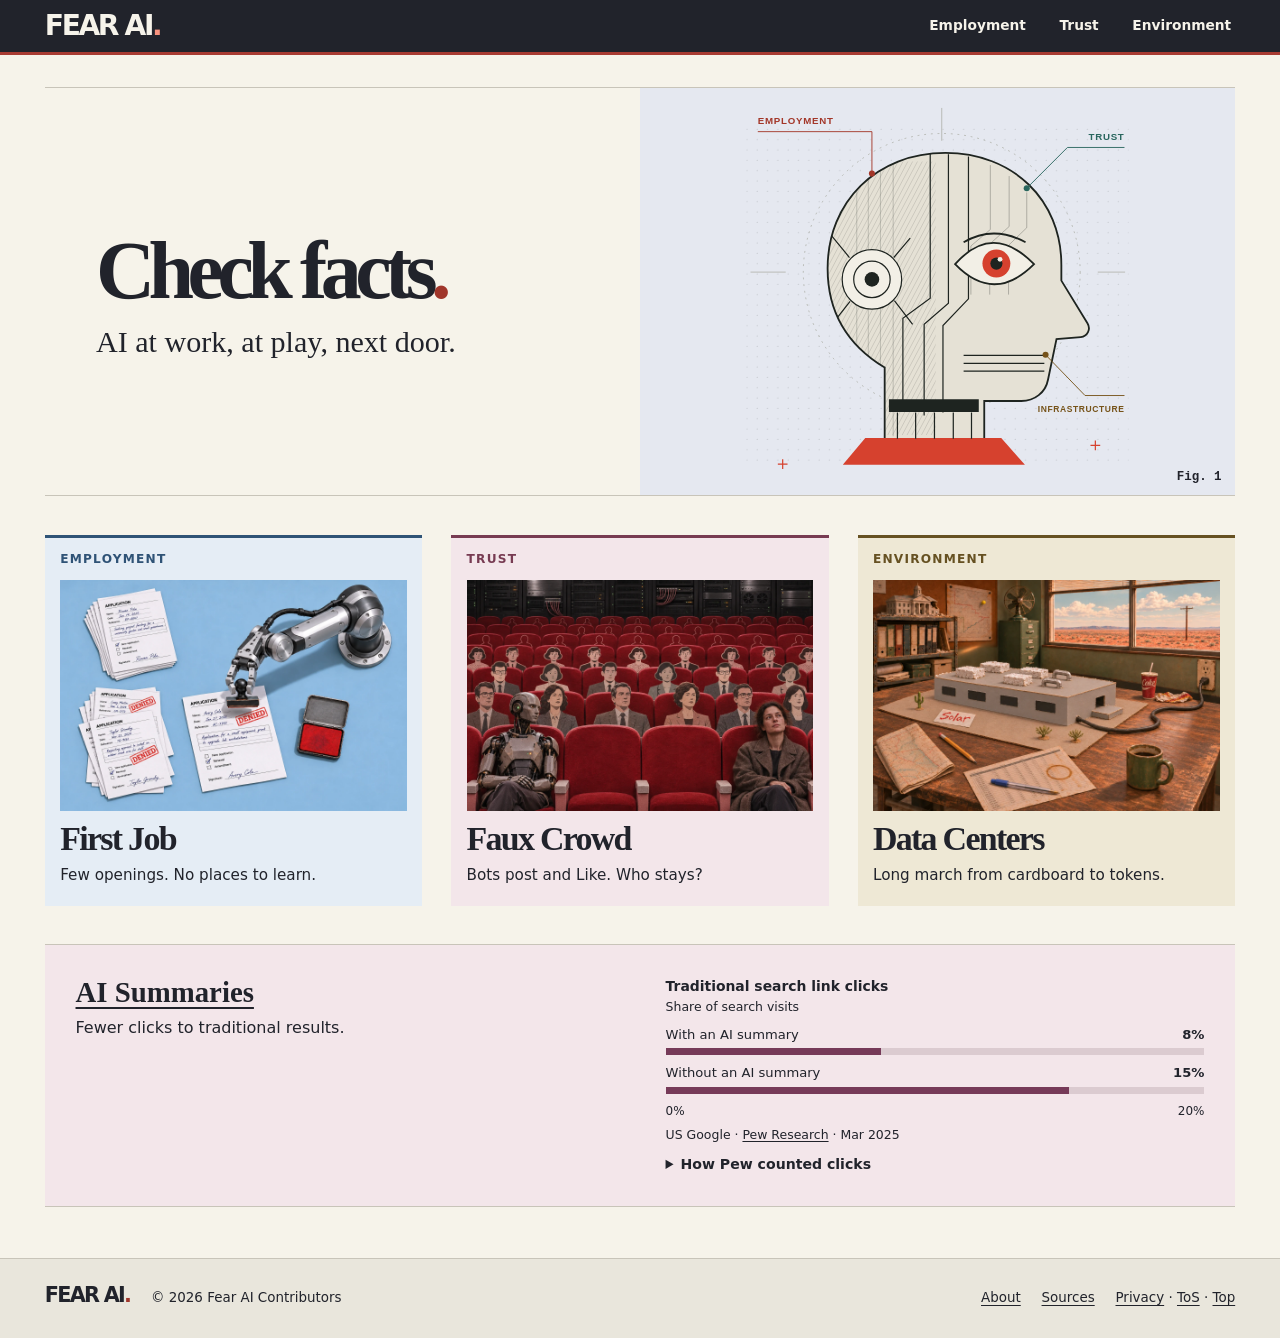
==== commit e3536534: "Launch the redesigned homepage and publish AI Summaries" ====
--- a/index.html
+++ b/index.html
@@ -1,12 +1,115 @@
 <!doctype html>
-<html lang="en"><head><meta charset="utf-8"><meta name="viewport" content="width=device-width,initial-scale=1"><meta name="theme-color" content="#f2efe6"><meta name="description" content="Fear AI explores artificial intelligence, work, trust and agency through essays, visual commentary and open experiments."><title>Examine the evidence — Fear AI</title><link rel="icon" href="/assets/mark.svg" type="image/svg+xml"><link rel="stylesheet" href="/assets/site.css"><script src="/assets/site.js" defer></script></head>
-<body><a class="skip" href="#main">Skip to content</a><header class="masthead"><a class="brand" href="/" aria-label="Fear AI home">FEAR<span class="brand-gap"> </span>AI<span class="brand-dot">.</span></a><button class="menu-button" aria-expanded="false" aria-controls="navigation">Menu <span aria-hidden="true">+</span></button><nav id="navigation" aria-label="Main navigation"><a href="/#questions">Questions</a><a href="/#essays">Essays</a><a href="/sources/">Sources</a><a class="nav-external" href="https://github.com/fear-ai">GitHub</a></nav></header>
-<main id="main"><section class="home-opening" id="top" aria-label="Introduction">
-<div class="hero"><div class="hero-copy"><h1 id="hero-title">Fear AI<br><span>Examine the <em>evidence.</em></span></h1><p class="hero-deck">How is AI changing employment? When can its outputs be trusted? What infrastructure does it require?</p><div class="hero-actions"><a class="text-link" href="#questions">Explore questions <span aria-hidden="true">↓</span></a><a class="text-link" href="/perspective/">Our perspective <span aria-hidden="true">→</span></a></div></div><figure class="hero-art"><img src="/assets/field.svg?v=2" alt="A human eye looks out from a head drawn with mechanical traces. Leader lines connect the profile to employment, trust, and infrastructure." width="700" height="625"></figure></div></section>
+<html lang="en">
+<head>
+  <meta charset="utf-8">
+  <meta name="viewport" content="width=device-width, initial-scale=1">
+  <meta name="description" content="AI at work, at play, next door. Read Fear AI on employment, trust and the environment.">
+  <meta name="theme-color" content="#21232b">
+  <title>Fear AI — Check facts</title>
+  <link rel="canonical" href="https://aifearai.com/">
+  <link rel="icon" href="/assets/mark.svg" type="image/svg+xml">
+  <link rel="stylesheet" href="/assets/editorial.css">
+</head>
+<body class="editorial" id="top">
+  <a class="skip" href="#main">Skip to content</a>
+  <header class="front-header">
+    <div class="shell front-masthead">
+      <a class="wordmark" href="/" aria-label="Fear AI home">FEAR AI<span>.</span></a>
+      <nav class="front-nav" aria-label="Subjects">
+        <a href="/#employment">Employment</a>
+        <a href="/#trust">Trust</a>
+        <a href="/#environment">Environment</a>
+      </nav>
+    </div>
+  </header>
+  <main class="shell" id="main">
+    <section class="front-opening" aria-labelledby="front-title">
+      <div class="opening-copy">
+        <h1 id="front-title">Check facts<span>.</span></h1>
+        <p>AI at work, at play, next door.</p>
+      </div>
+      <figure class="front-figure">
+        <img src="/assets/figure.svg" width="700" height="625" alt="A head in profile with a human eye and engineering leaders for Employment, Trust and Infrastructure">
+        <figcaption>Fig. 1</figcaption>
+      </figure>
+    </section>
 
-<section class="section questions" id="questions"><div class="section-heading"><h2>What, exactly, are we afraid of?</h2></div><div class="question-list"><a class="question-row" href="/perspective/#work"><span class="topic-marker employment" aria-hidden="true"></span><h3>Employment</h3><p>How does automating tasks affect hiring, pay and the skills employers need?</p><span class="row-arrow" aria-hidden="true">↗</span></a><a class="question-row" href="/perspective/#trust"><span class="topic-marker trust" aria-hidden="true"></span><h3>Trust</h3><p>How reliable are AI outputs, and how can people verify or challenge them?</p><span class="row-arrow" aria-hidden="true">↗</span></a><a class="question-row" href="/datacenters/"><span class="topic-marker infrastructure" aria-hidden="true"></span><h3>Infrastructure</h3><p>How much electricity, water and generating capacity do data centers require?</p><span class="row-arrow" aria-hidden="true">↗</span></a></div></section>
-<section class="section essays" id="essays"><div class="section-heading compact"><h2>Essays and research</h2><a class="text-link" href="https://medium.com/@aifear">Visit @aifear <span aria-hidden="true">↗</span></a></div><div class="essay-grid"><article class="essay feature"><div class="essay-top"><span class="tag">EDITORIAL DRAFT</span><span>2026</span></div><div class="essay-bottom"><h3><a href="/perspective/">What we fear when we fear AI.</a></h3><p>What a task demonstration can tell us about employment, and what it takes to verify an AI answer.</p></div></article><div class="essay-stack"><article class="essay small-essay"><div class="essay-top"><span class="tag">ARCHIVE / MEDIUM</span><span>2024</span></div><h3><a href="https://medium.com/@aifear/fear-ai-cef92fbf2af6">Fear AI</a></h3><p>An early illustrated post. Part of the archive, rather than a statement of the site’s approach.</p></article><article class="essay small-essay dark"><div class="essay-top"><span class="tag">RESEARCH</span></div><h3><a href="/datacenters/">Data centers: energy and environment</a></h3><p>How much electricity do data centers use, and how much of that demand comes from AI-focused facilities?</p></article></div></div></section>
+    <div class="front-subjects" id="questions">
+      <section class="front-subject jobs" id="employment" aria-labelledby="employment-title">
+        <h2 id="employment-title">Employment</h2>
+        <article class="front-story">
+          <a class="story-link" href="/perspective/#work" aria-labelledby="junior-job">
+            <img src="/assets/denied.webp" width="1536" height="1024" alt="A robotic arm stamps signed employment applications. Finished forms are stamped Denied.">
+            <h3 id="junior-job">First Job</h3>
+          </a>
+          <p>Few openings. No places to learn.</p>
+        </article>
+      </section>
 
+      <section class="front-subject trust" id="trust" aria-labelledby="trust-title">
+        <h2 id="trust-title">Trust</h2>
+        <article class="front-story">
+          <a class="story-link" href="/perspective/#trust" aria-labelledby="untrusted-feed">
+            <img src="/assets/likes.webp" width="1536" height="1024" alt="An android sits at left and a woman at right. Repeated portraits and outlines fill the rows behind them, with server racks at the back.">
+            <h3 id="untrusted-feed">Faux Crowd</h3>
+          </a>
+          <p>Bots post and Like. Who stays?</p>
+        </article>
+      </section>
 
-</main>
-<footer class="footer"><div class="footer-identity"><a class="brand" href="/">FEAR<span class="brand-gap"> </span>AI<span class="brand-dot">.</span></a><span class="copyright">© 2026 Fear AI Contributors</span></div><div class="footer-links"><a href="/perspective/">About</a><a href="/datacenters/">Data centers</a><a href="/sources/">Sources &amp; notes</a><a href="https://medium.com/@aifear">Read @aifear <span aria-hidden="true">↗</span></a><span class="legal-links"><a href="/privacy/">Privacy</a> · <a href="/terms/">ToS</a></span><a href="#top">Back to top ↑</a></div></footer></body></html>+      <section class="front-subject environment" id="environment" aria-labelledby="environment-title">
+        <h2 id="environment-title">Environment</h2>
+        <article class="front-story">
+          <a class="story-link" href="/datacenters/" aria-labelledby="buildout">
+            <img src="/assets/cardboard.webp" width="1536" height="1024" alt="A cardboard data center model with a Solar card and a cord plugged into the wall.">
+            <h3 id="buildout">Data Centers</h3>
+          </a>
+          <p>Long march from cardboard to tokens.</p>
+        </article>
+      </section>
+    </div>
+
+    <aside class="front-evidence" id="essays" aria-labelledby="evidence-title">
+      <div>
+        <h2 id="evidence-title"><a href="/ai-summaries/">AI Summaries</a></h2>
+        <p>Fewer clicks to traditional results.</p>
+      </div>
+      <div>
+        <figure aria-labelledby="evidence-chart-title" aria-describedby="evidence-source">
+          <h3 id="evidence-chart-title">Traditional search link clicks</h3>
+          <p class="evidence-unit">Share of search visits</p>
+          <dl class="evidence-bars">
+            <div style="--bar: 40%">
+              <dt>With an AI summary</dt>
+              <dd>8%</dd>
+            </div>
+            <div style="--bar: 75%">
+              <dt>Without an AI summary</dt>
+              <dd>15%</dd>
+            </div>
+          </dl>
+          <div class="evidence-axis" aria-hidden="true"><span>0%</span><span>20%</span></div>
+          <figcaption class="chart-source" id="evidence-source">US Google · <a href="https://www.pewresearch.org/short-reads/2025/07/21/google-users-are-less-likely-to-click-on-links-when-an-ai-summary-appears-in-the-results/">Pew Research</a> · Mar 2025</figcaption>
+        </figure>
+        <details>
+          <summary>How Pew counted clicks</summary>
+          <p>Pew reconstructed result pages in April. A URL in both the summary and the traditional results counted as a summary link.</p>
+        </details>
+      </div>
+    </aside>
+  </main>
+  <footer class="front-footer">
+    <div class="shell footer-content">
+      <div class="front-identity">
+        <a class="wordmark" href="/" aria-label="Fear AI home">FEAR AI<span>.</span></a>
+        <span>© 2026 Fear AI Contributors</span>
+      </div>
+      <div class="footer-links">
+        <a href="/perspective/">About</a>
+        <a href="/sources/">Sources</a>
+        <span class="footer-legal"><a href="/privacy/">Privacy</a> · <a href="/terms/">ToS</a> · <a href="#top">Top</a></span>
+      </div>
+    </div>
+  </footer>
+</body>
+</html>
--- a/assets/editorial.css
+++ b/assets/editorial.css
@@ -0,0 +1,274 @@
+body.editorial {
+  --paper: #f6f3ea;
+  --ink: #21232b;
+  --rule: #c8c4b9;
+  --accent: #a0362b;
+  --figure: #e5e8f0;
+  --employment-paper: #e5edf5;
+  --trust-paper: #f3e6ea;
+  --environment-paper: #eee8d5;
+}
+
+
+
+.skip { z-index: 3; color: var(--ink); }
+
+html { scroll-padding-top: 5rem; }
+body.editorial {
+  margin: 0;
+  background: var(--paper);
+  color: var(--ink);
+  font: 1rem/1.55 system-ui, -apple-system, sans-serif;
+  --serif: Georgia, "Times New Roman", serif;
+  --sans: system-ui, -apple-system, sans-serif;
+}
+.editorial *, .editorial *::before, .editorial *::after { box-sizing: border-box; }
+.editorial a { color: inherit; text-underline-offset: .19em; }
+.editorial a:focus-visible, .editorial summary:focus-visible { outline: 2px solid currentColor; outline-offset: 4px; }
+.editorial h1, .editorial h2, .editorial p, .editorial figure, .editorial dl, .editorial dd { margin: 0; }
+.editorial h1 { font: 700 clamp(3.25rem, 7vw, 7rem)/.95 var(--serif); letter-spacing: -.08em; margin-block: .14em .17em; }
+.editorial .skip { position: absolute; inset-block-start: -100px; padding: .6em; background: var(--paper); }
+.editorial .skip:focus { inset-block-start: 0; }
+.editorial .shell, .front-header .shell, .front-footer .shell {
+  width: min(100% - clamp(30px, 7vw, 108px), 1260px);
+  margin-inline: auto;
+}
+.front-header .wordmark, .front-footer .wordmark {
+  font: 900 1.6rem/1 system-ui, -apple-system, sans-serif;
+  letter-spacing: -.085em;
+  text-decoration: none;
+  white-space: nowrap;
+}
+.front-footer .wordmark span { color: #a0362b; }
+.front-header {
+  position: sticky;
+  inset-block-start: 0;
+  z-index: 2;
+  color: #f6f3ea;
+  background: #21232b;
+  border-block-end: 3px solid #a83b33;
+}
+.front-masthead {
+  display: flex;
+  justify-content: space-between;
+  align-items: center;
+  gap: 1rem 2rem;
+  padding-block: .65rem;
+}
+.front-masthead .wordmark { font-size: clamp(1.45rem, 2.2vw, 2.1rem); }
+.front-masthead .wordmark span { color: #f8927e; }
+
+.front-header .front-nav {
+  display: flex;
+  position: static;
+  inset: auto;
+  width: auto;
+  padding: 0;
+  background: transparent;
+  box-shadow: none;
+  border: 0;
+  align-items: baseline;
+  gap: 0 clamp(.5rem, 2vw, 1.8rem);
+  flex-wrap: nowrap;
+}
+.front-nav a {
+  display: inline-block;
+  padding: .3rem .25rem;
+  font: 700 .86rem/1.55 system-ui, -apple-system, sans-serif;
+  color: inherit;
+  text-decoration-line: underline;
+  text-decoration-color: transparent;
+  text-underline-offset: .36em;
+}
+.front-nav a:hover,
+.front-nav a:focus-visible,
+body:has(#employment:target) .front-nav a[href="/#employment"],
+body:has(#trust:target) .front-nav a[href="/#trust"],
+body:has(#environment:target) .front-nav a[href="/#environment"] {
+  text-decoration-color: #ffd0c1;
+  text-decoration-thickness: 2px;
+}
+
+.front-opening {
+  display: grid;
+  grid-template-columns: minmax(0, 1fr) minmax(0, 1fr);
+  align-items: stretch;
+  margin-block: clamp(1.05rem, 2.5vw, 2.3rem) clamp(1.15rem, 3vw, 2.6rem);
+  border-block: 1px solid var(--rule);
+}
+.opening-copy { align-self: center; padding: clamp(1.5rem, 4vw, 4.1rem); }
+.opening-copy h1 { font-size: clamp(3.2rem, 6.4vw, 6.25rem); }
+.opening-copy h1 span { color: var(--accent); }
+.opening-copy p {
+  max-width: 27ch;
+  font: clamp(1.25rem, 2.35vw, 2rem)/1.25 var(--serif);
+  text-wrap: pretty;
+}
+.front-figure {
+  position: relative;
+  display: grid;
+  place-items: center;
+  padding: .6rem 1rem 1.15rem;
+  background: var(--figure);
+}
+.front-figure img {
+  display: block;
+  width: min(100%, 425px);
+  height: auto;
+}
+.front-figure figcaption {
+  position: absolute;
+  inset: auto .85rem .65rem auto;
+  font: 700 .78rem/1.3 ui-monospace, monospace;
+}
+
+.front-subjects {
+  display: grid;
+  grid-template-columns: repeat(3, minmax(0, 1fr));
+  gap: clamp(.9rem, 2.25vw, 2rem);
+}
+.front-subject {
+  border-block-start: 3px solid var(--subject);
+  padding: .8rem clamp(.75rem, 1.2vw, 1rem) 1.15rem;
+  background: var(--subject-paper);
+  scroll-margin-top: .4rem;
+}
+.front-subject.jobs { --subject-paper: var(--employment-paper); --subject: #2f5376; }
+.front-subject.trust { --subject-paper: var(--trust-paper); --subject: #773b52; }
+.front-subject.environment { --subject-paper: var(--environment-paper); --subject: #665122; }
+.front-subject h2 {
+  margin-block-end: .65rem;
+  color: var(--subject);
+  font-size: .76rem;
+  text-transform: uppercase;
+  letter-spacing: .10em;
+}
+.front-subject:target h2 { text-decoration: underline; text-underline-offset: .3em; }
+.story-link {
+  display: flex;
+  flex-direction: column;
+  gap: .65rem;
+  text-decoration: none;
+}
+.story-link:hover h3,
+.story-link:focus-visible h3 { text-decoration: underline; text-decoration-thickness: 1px; }
+.story-link img {
+  display: block;
+  width: 100%;
+  height: auto;
+  aspect-ratio: 3 / 2;
+  object-fit: cover;
+  background: var(--figure);
+}
+.story-link h3 {
+  margin: 0;
+  font: 700 clamp(1.5rem, 2.65vw, 2.35rem)/1.04 var(--serif);
+  letter-spacing: -.05em;
+  text-wrap: balance;
+}
+.front-story p {
+  margin-block-start: .45rem;
+  max-width: 38ch;
+  font-size: .95rem;
+}
+.front-evidence {
+  display: grid;
+  grid-template-columns: 1fr 1fr;
+  gap: 1.2rem clamp(1.2rem, 4vw, 3.4rem);
+  border-block: 1px solid var(--rule);
+  margin-block: clamp(1rem, 3vw, 2.5rem) clamp(1.5rem, 4vw, 3.5rem);
+  background: var(--trust-paper);
+  padding: clamp(1rem, 2.4vw, 2rem);
+}
+.front-evidence h2 { font: 700 clamp(1.24rem, 2.4vw, 1.8rem)/1.16 var(--serif); }
+.front-evidence h2 + p { margin-block: .45rem .65rem; }
+.front-evidence details { margin-block-start: .55rem; font-size: .88rem; }
+.front-evidence summary { cursor: pointer; font-weight: 650; }
+.front-evidence details p { margin-block-start: .4rem; }
+.front-evidence h3 { margin: 0; font-size: .87rem; font-weight: 650; }
+.evidence-unit { font-size: .78rem; }
+.evidence-bars > div {
+  display: grid;
+  grid-template-columns: 1fr auto;
+  gap: .2rem .75rem;
+  margin-block: .5rem;
+  font-size: .82rem;
+}
+.evidence-bars > div::after {
+  content: "";
+  grid-column: 1 / -1;
+  height: .45rem;
+  background: linear-gradient(to right, #763a58 var(--bar), #dbcbd0 var(--bar));
+}
+.evidence-bars dd { font-weight: 730; font-variant-numeric: tabular-nums; }
+.evidence-axis { display: flex; justify-content: space-between; font-size: .75rem; }
+
+@media (max-width: 730px) {
+  html { scroll-padding-top: 6.4rem; }
+  .front-masthead { flex-wrap: wrap; gap: .3rem 1rem; }
+  .front-nav { margin-inline-start: -.25em; }
+  .front-nav a { font-size: .83rem; padding-block: .36rem; }
+  .front-opening, .front-subjects, .front-evidence { grid-template-columns: 1fr; }
+  .opening-copy { padding: .45rem .1rem 1.1rem; }
+  .opening-copy h1 { font-size: clamp(2.8rem, 12.3vw, 5.5rem); }
+  .front-figure img { width: min(100%, 355px); }
+  .front-subject { padding-block-end: .65rem; }
+  .front-evidence figure { border-block-start: 1px solid var(--rule); padding-block-start: .8rem; }
+}
+
+@media (prefers-reduced-motion: no-preference) {
+  html { scroll-behavior: smooth; }
+  .front-nav a { transition: text-decoration-color .17s ease-out; }
+}
+
+.front-footer { background: #e9e6dc; border-block-start: 1px solid var(--rule, #c8c4b9); }
+.footer-content, .front-identity, .footer-links {
+  display: flex;
+  align-items: baseline;
+  flex-wrap: wrap;
+  gap: .55rem 1.3rem;
+}
+.footer-content { justify-content: space-between; padding-block: clamp(1rem, 2vw, 1.8rem); }
+.front-identity, .footer-links { font-size: .84rem; }
+.front-identity .wordmark { font-size: 1.3rem; }
+.footer-links { margin-inline-start: auto; }
+.footer-links a { display: inline-block; padding-block: .25em; }
+.footer-legal { margin-inline-start: auto; white-space: nowrap; }
+.chart-source { margin-block-start: .3rem; font-size: .78rem; }
+
+.front-footer { color: #21232b; font-family: system-ui, -apple-system, sans-serif; }
+.front-footer .footer-links a { color: inherit; text-decoration: underline; text-underline-offset: .19em; }
+.front-footer .footer-links { justify-content: flex-start; }
+@media (max-width: 745px) {
+  .front-footer .footer-links { width: 100%; column-gap: .8rem; }
+}
+
+
+.article-cover { display: grid; grid-template-columns: 1fr 1fr; margin-block-start: clamp(1rem, 3vw, 2.5rem); color: #f9eee1; background: #211b19; }
+.cover-copy { align-self: center; padding: clamp(1.2rem, 4.6vw, 4rem); }
+.cover-kicker { font-size: .8rem; font-weight: 700; letter-spacing: .07em; text-transform: uppercase; }
+.article-cover h1 { font-size: clamp(3rem, 6vw, 6.25rem); }
+.article-cover h1 span { color: #ff744b; }
+.cover-deck { font: clamp(1.16rem, 2.5vw, 1.6rem)/1.25 var(--serif); }
+.cover-art { display: flex; flex-direction: column; min-width: 0; }
+.cover-art img { display: block; width: 100%; height: 100%; aspect-ratio: 3 / 2; object-fit: cover; }
+.cover-art figcaption { padding: .45rem .85rem; font-size: .8rem; }
+.article-body { max-width: 70ch; margin: clamp(1.5rem, 5vw, 4rem) auto; font: clamp(1.06rem, 1.65vw, 1.23rem)/1.65 var(--serif); overflow-wrap: anywhere; }
+.article-body > p { margin-block: 1rem; }
+.article-body > h2 { margin-block-start: 1.65rem; line-height: 1.13; }
+.article-body a { color: var(--accent); }
+.article-body .article-evidence { display: block; font: 1rem/1.5 var(--sans); margin-block: 1.4rem; }
+.article-evidence .evidence-unit { margin: 0; }
+.article-evidence figure { border: 0; padding: 0; }
+.article-body table { width: 100%; border-collapse: collapse; margin-block: 1.2rem; font: clamp(.79rem, 1.35vw, .93rem)/1.45 var(--sans); font-variant-numeric: tabular-nums; }
+.article-body th, .article-body td { padding: .45rem .3rem; border-bottom: 1px solid var(--rule); }
+.article-body th, .article-body td { text-align: end; }
+.article-body th:first-child, .article-body td:first-child { text-align: start; }
+.article-body .footnote { font: .86rem/1.5 var(--sans); }
+.article-body .footnote ol { padding-inline-start: 1.45rem; }
+.article-body .footnote li { margin-block: .45rem; }
+@media (max-width: 730px) {
+  .article-cover { grid-template-columns: minmax(0, 1fr); }
+  .article-cover h1 { font-size: clamp(2.95rem, 12.3vw, 5rem); }
+  .cover-art img { height: auto; }
+}
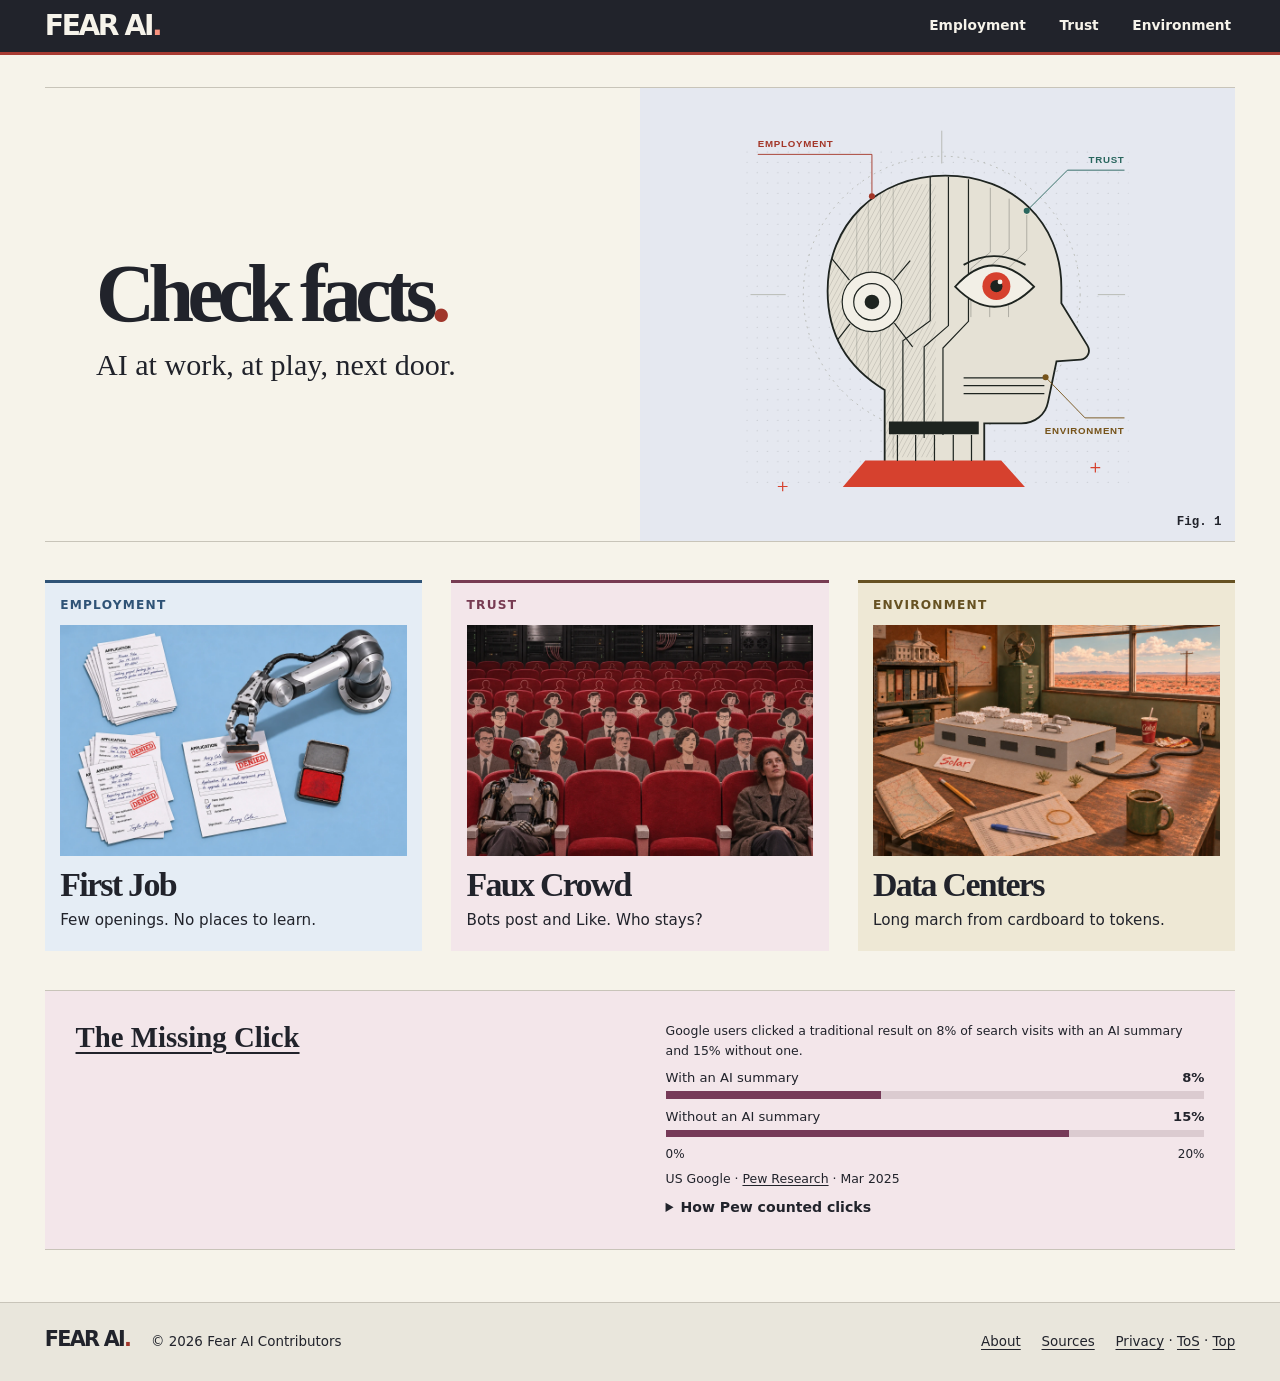
==== commit e9c92bf9: "Revise AI Summaries as The Missing Click and unify subject navigation" ====
--- a/index.html
+++ b/index.html
@@ -11,7 +11,6 @@
   <link rel="stylesheet" href="/assets/editorial.css">
 </head>
 <body class="editorial" id="top">
-  <a class="skip" href="#main">Skip to content</a>
   <header class="front-header">
     <div class="shell front-masthead">
       <a class="wordmark" href="/" aria-label="Fear AI home">FEAR AI<span>.</span></a>
@@ -29,7 +28,7 @@
         <p>AI at work, at play, next door.</p>
       </div>
       <figure class="front-figure">
-        <img src="/assets/figure.svg" width="700" height="625" alt="A head in profile with a human eye and engineering leaders for Employment, Trust and Infrastructure">
+        <img src="/assets/figure.svg" width="700" height="700" alt="A head in profile with a human eye and engineering leaders for Employment, Trust and Environment">
         <figcaption>Fig. 1</figcaption>
       </figure>
     </section>
@@ -71,13 +70,11 @@
 
     <aside class="front-evidence" id="essays" aria-labelledby="evidence-title">
       <div>
-        <h2 id="evidence-title"><a href="/ai-summaries/">AI Summaries</a></h2>
-        <p>Fewer clicks to traditional results.</p>
+        <h2 id="evidence-title"><a href="/ai-summaries/">The Missing Click</a></h2>
       </div>
       <div>
         <figure aria-labelledby="evidence-chart-title" aria-describedby="evidence-source">
-          <h3 id="evidence-chart-title">Traditional search link clicks</h3>
-          <p class="evidence-unit">Share of search visits</p>
+          <p class="evidence-unit" id="evidence-chart-title">Google users clicked a traditional result on 8% of search visits with an AI summary and 15% without one.</p>
           <dl class="evidence-bars">
             <div style="--bar: 40%">
               <dt>With an AI summary</dt>
@@ -93,7 +90,7 @@
         </figure>
         <details>
           <summary>How Pew counted clicks</summary>
-          <p>Pew reconstructed result pages in April. A URL in both the summary and the traditional results counted as a summary link.</p>
+          <p>Pew reconstructed result pages in April. A URL in both the summary and the traditional results counted as a summary link. Pew did not report paid clicks separately.</p>
         </details>
       </div>
     </aside>
--- a/assets/editorial.css
+++ b/assets/editorial.css
@@ -11,8 +11,6 @@
 
 
 
-.skip { z-index: 3; color: var(--ink); }
-
 html { scroll-padding-top: 5rem; }
 body.editorial {
   margin: 0;
@@ -27,8 +25,6 @@
 .editorial a:focus-visible, .editorial summary:focus-visible { outline: 2px solid currentColor; outline-offset: 4px; }
 .editorial h1, .editorial h2, .editorial p, .editorial figure, .editorial dl, .editorial dd { margin: 0; }
 .editorial h1 { font: 700 clamp(3.25rem, 7vw, 7rem)/.95 var(--serif); letter-spacing: -.08em; margin-block: .14em .17em; }
-.editorial .skip { position: absolute; inset-block-start: -100px; padding: .6em; background: var(--paper); }
-.editorial .skip:focus { inset-block-start: 0; }
 .editorial .shell, .front-header .shell, .front-footer .shell {
   width: min(100% - clamp(30px, 7vw, 108px), 1260px);
   margin-inline: auto;
@@ -244,10 +240,13 @@
 }
 
 
-.article-cover { display: grid; grid-template-columns: 1fr 1fr; margin-block-start: clamp(1rem, 3vw, 2.5rem); color: #f9eee1; background: #211b19; }
-.cover-copy { align-self: center; padding: clamp(1.2rem, 4.6vw, 4rem); }
+nav.page-top { display: block; }
+nav.page-top a { padding: 0; }
+
+.article-cover { display: grid; grid-template-columns: repeat(2, minmax(0, 1fr)); margin-block-start: clamp(1rem, 3vw, 2.5rem); color: #f9eee1; background: #211b19; }
+.cover-copy { align-self: center; container-type: inline-size; padding: clamp(1.2rem, 4.6vw, 4rem); }
 .cover-kicker { font-size: .8rem; font-weight: 700; letter-spacing: .07em; text-transform: uppercase; }
-.article-cover h1 { font-size: clamp(3rem, 6vw, 6.25rem); }
+.article-cover h1 { font-size: clamp(1.875rem, 11.5cqi, 4.5rem); text-wrap: balance; }
 .article-cover h1 span { color: #ff744b; }
 .cover-deck { font: clamp(1.16rem, 2.5vw, 1.6rem)/1.25 var(--serif); }
 .cover-art { display: flex; flex-direction: column; min-width: 0; }
@@ -260,6 +259,23 @@
 .article-body .article-evidence { display: block; font: 1rem/1.5 var(--sans); margin-block: 1.4rem; }
 .article-evidence .evidence-unit { margin: 0; }
 .article-evidence figure { border: 0; padding: 0; }
+.article-body .search-timeline {
+  margin-block: .8rem 1.1rem;
+  padding: clamp(.85rem, 3vw, 1.5rem);
+  background: var(--trust-paper);
+  font: .9rem/1.45 var(--sans);
+}
+.search-timeline ol {
+  display: grid;
+  grid-template-columns: repeat(3, minmax(0, 1fr));
+  gap: 1.25rem;
+  margin: 0;
+  padding: 0;
+  list-style: none;
+}
+.search-timeline li { border-block-start: 2px solid #a1657f; padding-block-start: .6rem; }
+.search-timeline time { display: block; color: #713950; font: 700 1.35rem/1.15 var(--serif); }
+.search-timeline p { margin-block-start: .38rem; }
 .article-body table { width: 100%; border-collapse: collapse; margin-block: 1.2rem; font: clamp(.79rem, 1.35vw, .93rem)/1.45 var(--sans); font-variant-numeric: tabular-nums; }
 .article-body th, .article-body td { padding: .45rem .3rem; border-bottom: 1px solid var(--rule); }
 .article-body th, .article-body td { text-align: end; }
@@ -267,8 +283,69 @@
 .article-body .footnote { font: .86rem/1.5 var(--sans); }
 .article-body .footnote ol { padding-inline-start: 1.45rem; }
 .article-body .footnote li { margin-block: .45rem; }
+.article-disclosure {
+  margin-block: .85rem;
+  border-block-start: 1px solid #c9bfc0;
+  font: .92rem/1.55 system-ui, sans-serif;
+}
+.article-disclosure > summary {
+  padding-block: .55rem;
+  cursor: pointer;
+  font-weight: 700;
+}
+.article-disclosure > summary:focus-visible { outline: 2px solid currentColor; }
+.article-disclosure > p { margin-block: .45rem .9rem; }
+.article-disclosure.references { margin-block-start: 2rem; }
+.footnote li:target { background: #f1e5e7; }
+.article-body .revenue-change {
+  margin-block: 1.4rem .65rem;
+  padding: clamp(.75rem, 3vw, 1.5rem);
+  color: var(--ink);
+  background: #efe9df;
+  font: .9rem/1.4 var(--sans);
+}
+.revenue-change figcaption { margin-block-end: .8rem; }
+.revenue-change figcaption strong {
+  display: block;
+  font: 700 clamp(1.23rem, 3vw, 1.6rem)/1.15 var(--serif);
+}
+.revenue-change figcaption span { display: block; margin-block-start: .25rem; }
+.revenue-change dl > div { padding-block: .4rem; }
+.revenue-change dt { float: left; font-weight: 600; }
+.revenue-change dd { text-align: end; font-variant-numeric: tabular-nums; }
+.revenue-change .change-axis {
+  position: relative;
+  display: block;
+  clear: both;
+  block-size: .48rem;
+  margin-block-start: .2rem;
+  background: #d9d0c3;
+}
+.revenue-change .change-axis::after {
+  position: absolute;
+  inset-block: 0;
+  left: 50%;
+  border-left: 1px solid #62594d;
+  content: "";
+}
+.revenue-change .change-axis i { position: absolute; width: var(--length); height: 100%; }
+.revenue-change .loss { right: 50%; background: #9c523d; }
+.revenue-change .gain { left: 50%; background: #306555; }
+.revenue-change .change-total { border-block-start: 1px solid #c4b8a9; font-weight: 750; }
+.revenue-change .change-ticks {
+  display: grid;
+  grid-template-columns: repeat(3, 1fr);
+  font-size: .76rem;
+}
+.change-ticks span:nth-child(2) { text-align: center; }
+.change-ticks span:last-child { text-align: end; }
+.revenue-change .chart-source { margin-block-start: .55rem; }
 @media (max-width: 730px) {
   .article-cover { grid-template-columns: minmax(0, 1fr); }
-  .article-cover h1 { font-size: clamp(2.95rem, 12.3vw, 5rem); }
+  .article-cover h1 { font-size: clamp(1.875rem, 11.5cqi, 2.5rem); }
   .cover-art img { height: auto; }
 }
+@media (max-width: 570px) {
+  .search-timeline ol { grid-template-columns: minmax(0, 1fr); gap: .8rem; }
+  .search-timeline li { border-block-start: 0; border-inline-start: 2px solid #a1657f; padding: 0 0 0 .7rem; }
+}
